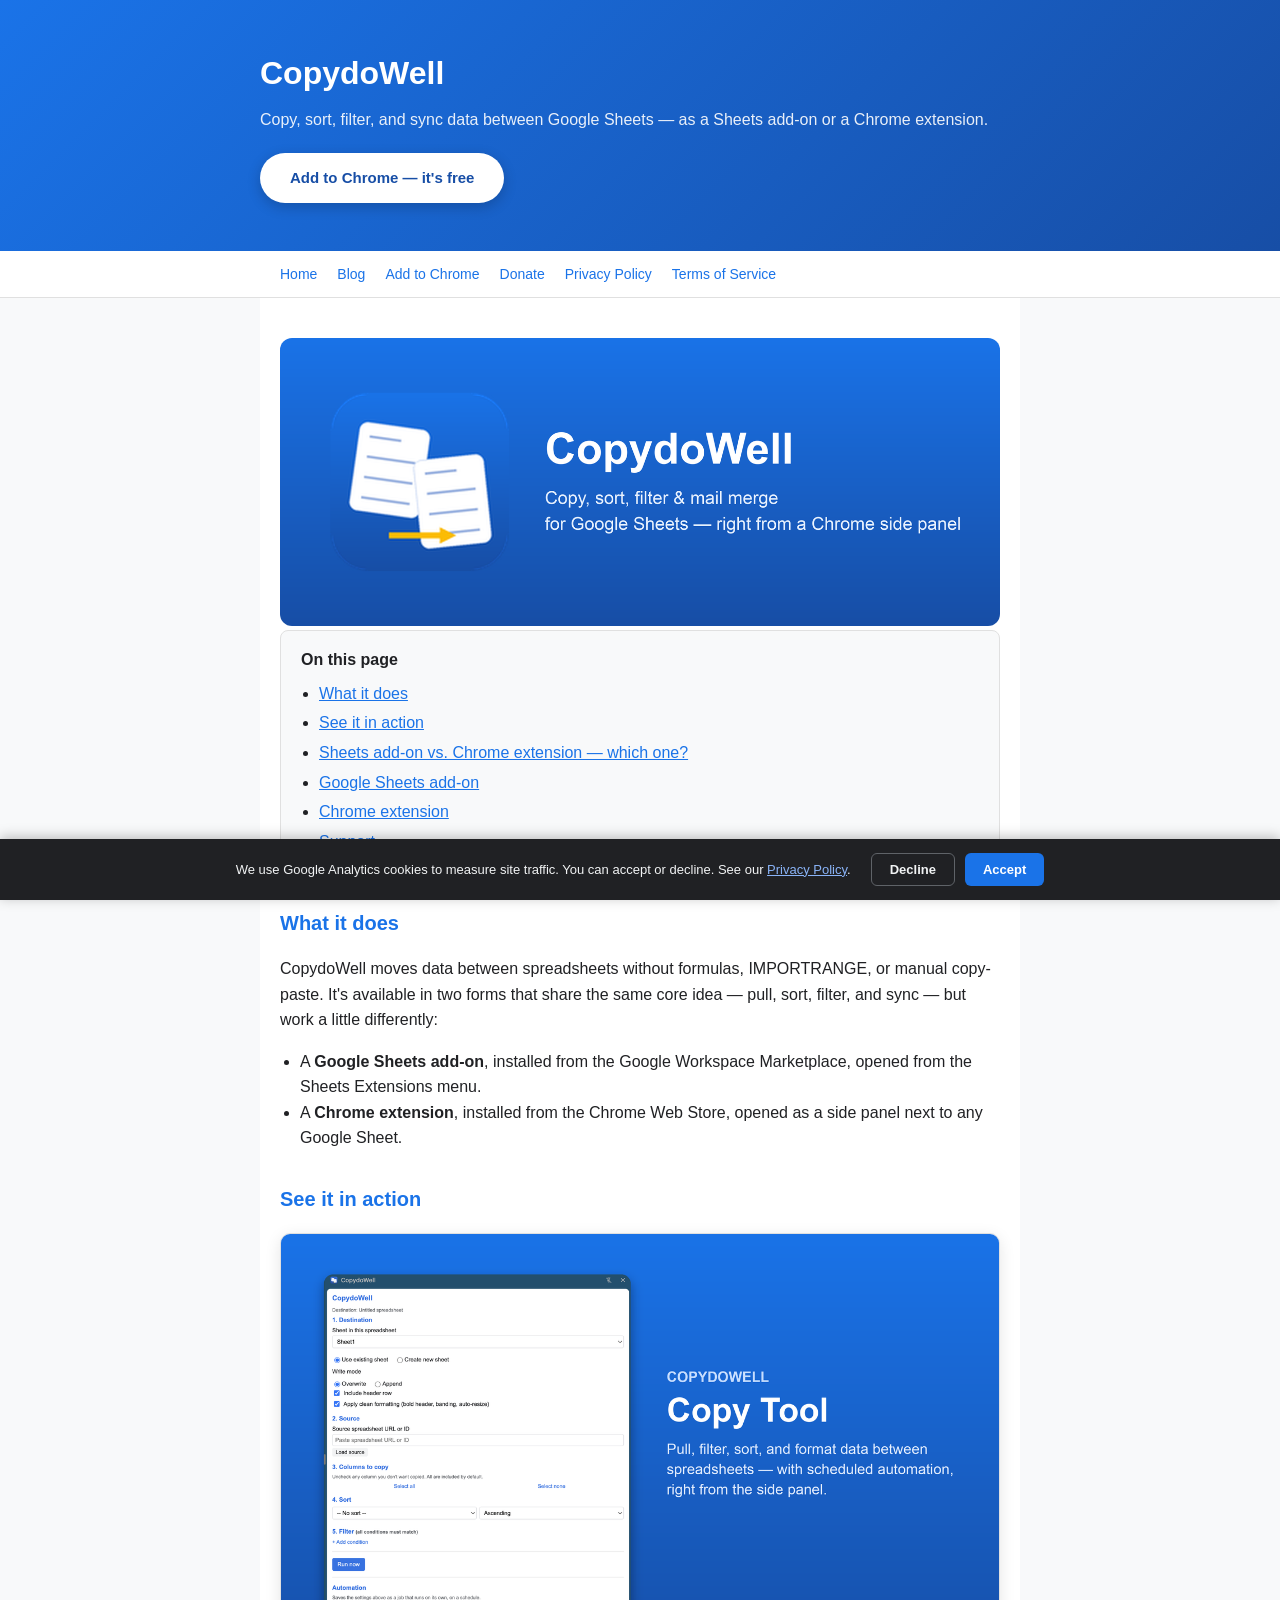
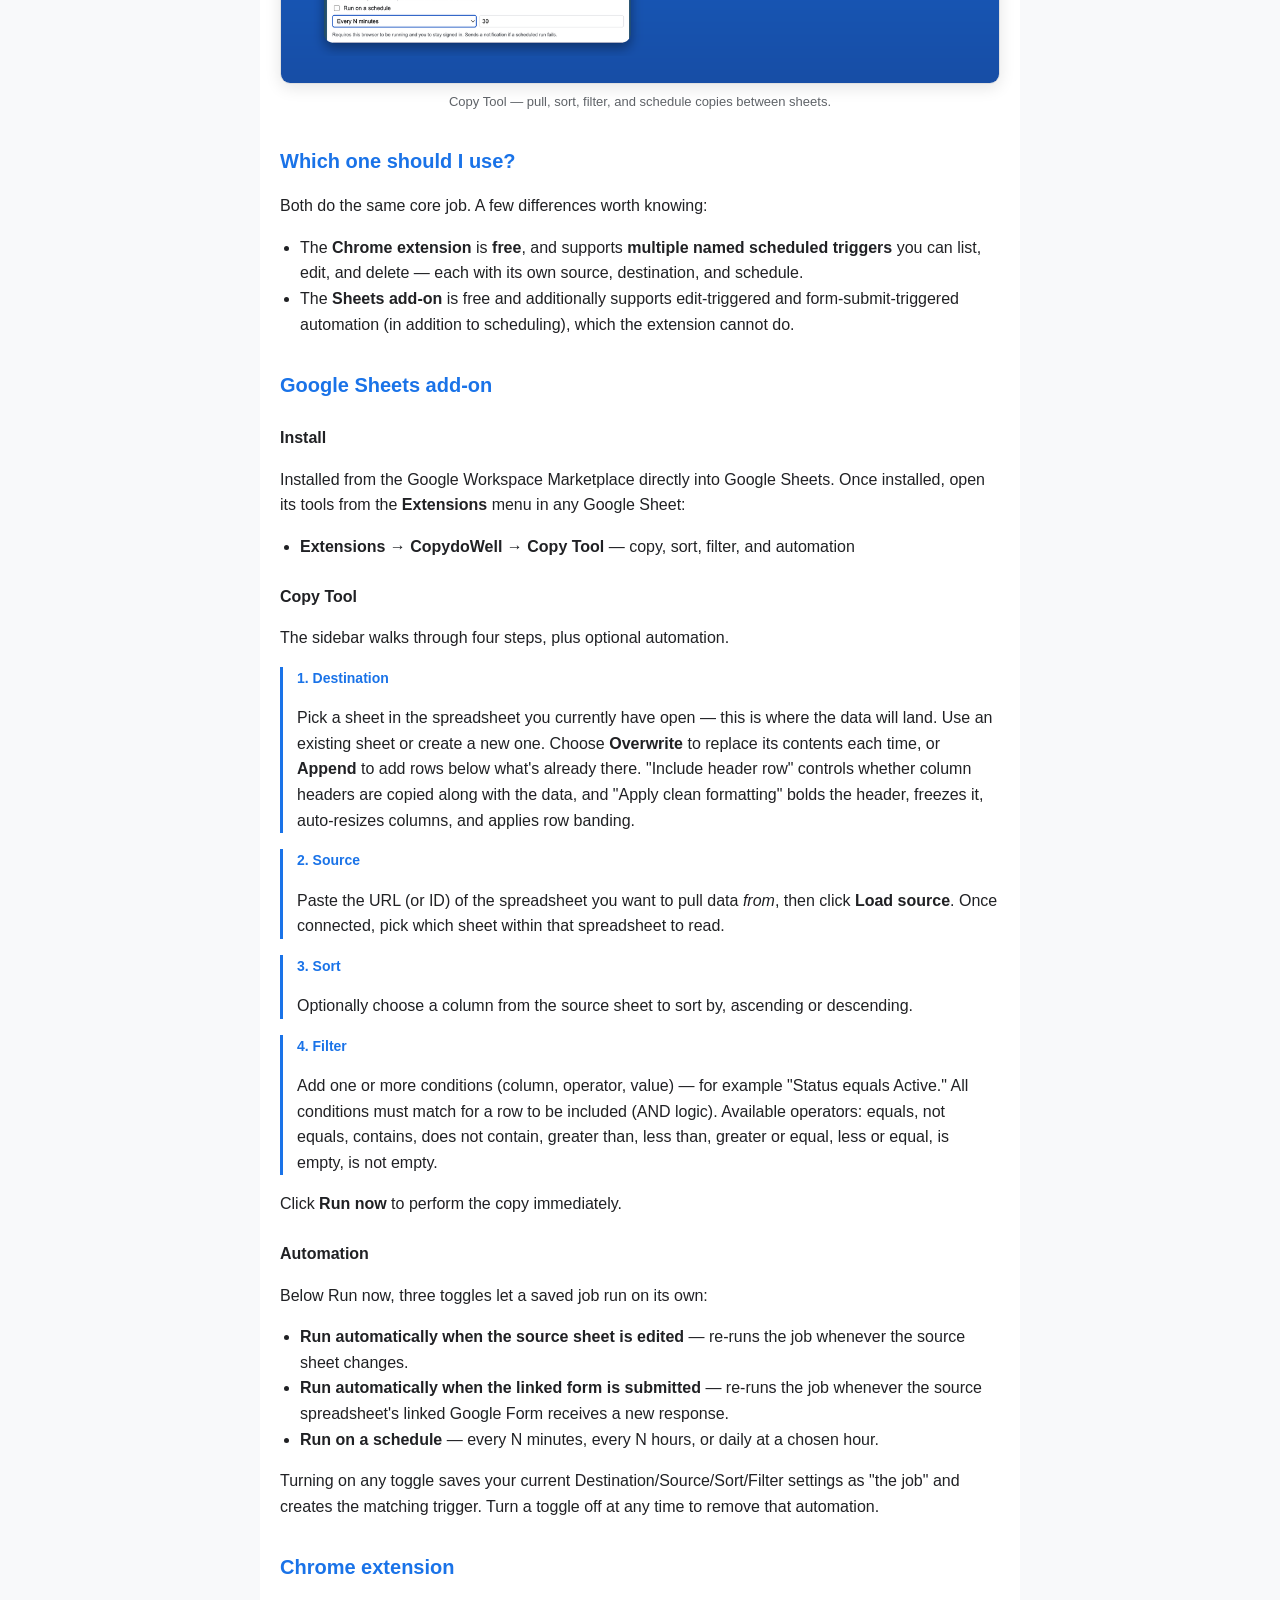
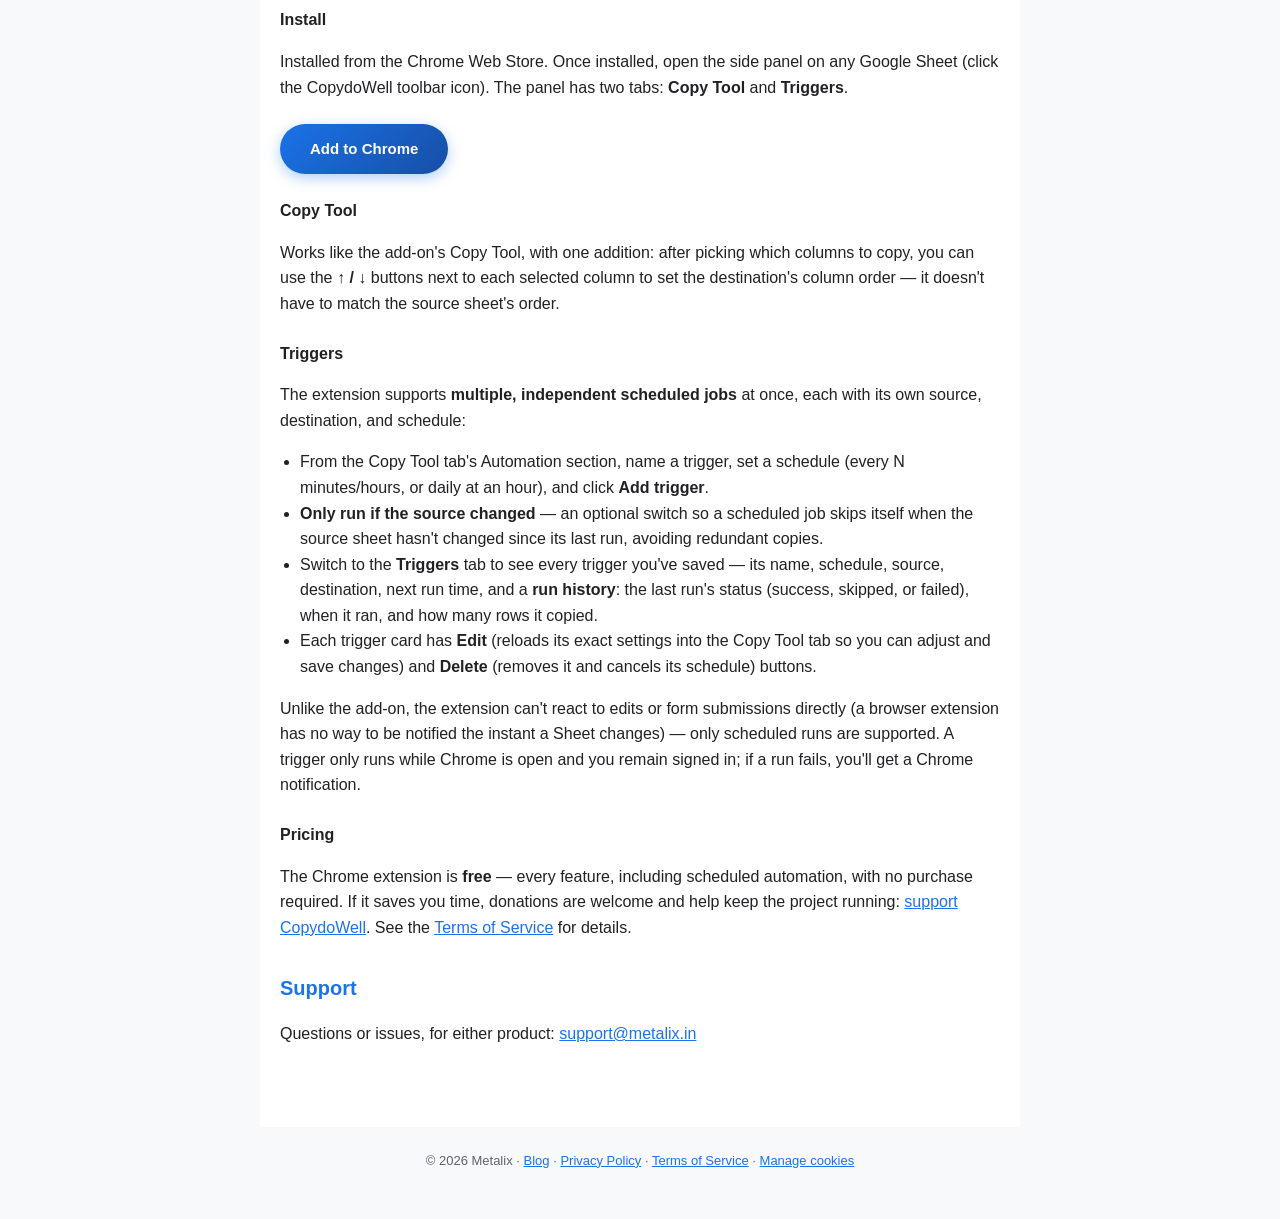
==== index.html @ 7e896774 "Remove Mail Merge / Gmail from site (Copy-only v1.7.0) Mail Merge was split out of CopydoWell; the e" ====
<!DOCTYPE html>
<html lang="en">
<head>
<meta charset="utf-8">
<meta name="viewport" content="width=device-width, initial-scale=1">
<meta name="google-site-verification" content="70TReP7LEDmVK07uVpl-QkX1BPx90Kh8vxIyjCfvIZ0" />
<title>CopydoWell — Copy, sort, filter, and sync data between Google Sheets</title>
<meta name="description" content="CopydoWell is a Google Sheets add-on and companion Chrome extension by Metalix that copies, sorts, filters, and syncs data between spreadsheets, manually or automatically.">
<link rel="stylesheet" href="style.css">
<!-- Google Analytics (GA4) with Consent Mode v2 -->
<script async src="https://www.googletagmanager.com/gtag/js?id=G-570SE982X2"></script>
<script>
  window.dataLayer = window.dataLayer || [];
  function gtag(){dataLayer.push(arguments);}
  // Consent Mode v2 — analytics denied by default until the visitor accepts.
  gtag('consent', 'default', {
    ad_storage: 'denied',
    ad_user_data: 'denied',
    ad_personalization: 'denied',
    analytics_storage: 'denied',
    wait_for_update: 500
  });
  try {
    if (localStorage.getItem('cdw_consent') === 'granted') {
      gtag('consent', 'update', { analytics_storage: 'granted' });
    }
  } catch (e) {}
  gtag('js', new Date());
  gtag('config', 'G-570SE982X2');
</script>
<script type="application/ld+json">
{
  "@context": "https://schema.org",
  "@type": "SoftwareApplication",
  "name": "CopydoWell",
  "applicationCategory": "BusinessApplication",
  "operatingSystem": "Chrome, Google Sheets",
  "url": "https://copydowell.metalix.in/",
  "image": "https://copydowell.metalix.in/images/marquee-1400x560.png",
  "description": "CopydoWell copies, sorts, filters, and syncs data between Google Sheets — as a Google Sheets add-on and a companion Chrome extension. No formulas, no IMPORTRANGE, no server.",
  "offers": {
    "@type": "Offer",
    "price": "0",
    "priceCurrency": "USD"
  },
  "publisher": {
    "@type": "Organization",
    "name": "Metalix",
    "url": "https://metalix.in"
  }
}
</script>
<script type="application/ld+json">
{
  "@context": "https://schema.org",
  "@type": "Organization",
  "name": "Metalix",
  "url": "https://metalix.in",
  "logo": "https://copydowell.metalix.in/images/marquee-1400x560.png",
  "email": "support@metalix.in"
}
</script>
</head>
<body>
<header>
  <div class="wrap">
    <h1>CopydoWell</h1>
    <p>Copy, sort, filter, and sync data between Google Sheets — as a Sheets add-on or a Chrome extension.</p>
    <a class="cta" href="https://chromewebstore.google.com/detail/copydowell/fgkggcanaogpklaloeeofbmgglbmghhf" target="_blank" rel="noopener" data-ga-event="add_to_chrome" data-ga-label="hero">Add to Chrome — it's free</a>
  </div>
</header>

<nav>
  <div class="wrap">
    <a href="index.html">Home</a>
    <a href="blog/">Blog</a>
    <a href="https://chromewebstore.google.com/detail/copydowell/fgkggcanaogpklaloeeofbmgglbmghhf" target="_blank" rel="noopener" data-ga-event="add_to_chrome" data-ga-label="nav">Add to Chrome</a>
    <a href="donate.html" data-ga-event="donate_click" data-ga-label="nav">Donate</a>
    <a href="privacy.html">Privacy Policy</a>
    <a href="terms.html">Terms of Service</a>
  </div>
</nav>

<main>
  <img class="marquee-banner" src="images/marquee-1400x560.png" alt="CopydoWell — copy, sort, filter, and sync data between Google Sheets">
  <div class="toc">
    <p>On this page</p>
    <ul>
      <li><a href="#what-it-does">What it does</a></li>
      <li><a href="#screenshots">See it in action</a></li>
      <li><a href="#which-one">Sheets add-on vs. Chrome extension — which one?</a></li>
      <li><a href="#addon">Google Sheets add-on</a></li>
      <li><a href="#extension">Chrome extension</a></li>
      <li><a href="#support">Support</a></li>
    </ul>
  </div>

  <h2 id="what-it-does">What it does</h2>
  <p>CopydoWell moves data between spreadsheets without formulas, IMPORTRANGE, or manual copy-paste. It's available in two forms that share the same core idea — pull, sort, filter, and sync — but work a little differently:</p>
  <ul>
    <li>A <strong>Google Sheets add-on</strong>, installed from the Google Workspace Marketplace, opened from the Sheets Extensions menu.</li>
    <li>A <strong>Chrome extension</strong>, installed from the Chrome Web Store, opened as a side panel next to any Google Sheet.</li>
  </ul>

  <h2 id="screenshots">See it in action</h2>
  <div class="shots">
    <figure>
      <img src="images/screenshot-copytool-1280x800.png" alt="CopydoWell Copy Tool side panel showing destination, source, sort, filter, and automation options">
      <figcaption>Copy Tool — pull, sort, filter, and schedule copies between sheets.</figcaption>
    </figure>
  </div>

  <h2 id="which-one">Which one should I use?</h2>
  <p>Both do the same core job. A few differences worth knowing:</p>
  <ul>
    <li>The <strong>Chrome extension</strong> is <strong>free</strong>, and supports <strong>multiple named scheduled triggers</strong> you can list, edit, and delete — each with its own source, destination, and schedule.</li>
    <li>The <strong>Sheets add-on</strong> is free and additionally supports edit-triggered and form-submit-triggered automation (in addition to scheduling), which the extension cannot do.</li>
  </ul>

  <h2 id="addon">Google Sheets add-on</h2>

  <h3>Install</h3>
  <p>Installed from the Google Workspace Marketplace directly into Google Sheets. Once installed, open its tools from the <strong>Extensions</strong> menu in any Google Sheet:</p>
  <ul>
    <li><strong>Extensions → CopydoWell → Copy Tool</strong> — copy, sort, filter, and automation</li>
  </ul>

  <h3>Copy Tool</h3>
  <p>The sidebar walks through four steps, plus optional automation.</p>

  <div class="step">
    <h4>1. Destination</h4>
    <p>Pick a sheet in the spreadsheet you currently have open — this is where the data will land. Use an existing sheet or create a new one. Choose <strong>Overwrite</strong> to replace its contents each time, or <strong>Append</strong> to add rows below what's already there. "Include header row" controls whether column headers are copied along with the data, and "Apply clean formatting" bolds the header, freezes it, auto-resizes columns, and applies row banding.</p>
  </div>

  <div class="step">
    <h4>2. Source</h4>
    <p>Paste the URL (or ID) of the spreadsheet you want to pull data <em>from</em>, then click <strong>Load source</strong>. Once connected, pick which sheet within that spreadsheet to read.</p>
  </div>

  <div class="step">
    <h4>3. Sort</h4>
    <p>Optionally choose a column from the source sheet to sort by, ascending or descending.</p>
  </div>

  <div class="step">
    <h4>4. Filter</h4>
    <p>Add one or more conditions (column, operator, value) — for example "Status equals Active." All conditions must match for a row to be included (AND logic). Available operators: equals, not equals, contains, does not contain, greater than, less than, greater or equal, less or equal, is empty, is not empty.</p>
  </div>

  <p>Click <strong>Run now</strong> to perform the copy immediately.</p>

  <h3>Automation</h3>
  <p>Below Run now, three toggles let a saved job run on its own:</p>
  <ul>
    <li><strong>Run automatically when the source sheet is edited</strong> — re-runs the job whenever the source sheet changes.</li>
    <li><strong>Run automatically when the linked form is submitted</strong> — re-runs the job whenever the source spreadsheet's linked Google Form receives a new response.</li>
    <li><strong>Run on a schedule</strong> — every N minutes, every N hours, or daily at a chosen hour.</li>
  </ul>
  <p>Turning on any toggle saves your current Destination/Source/Sort/Filter settings as "the job" and creates the matching trigger. Turn a toggle off at any time to remove that automation.</p>

  <h2 id="extension">Chrome extension</h2>

  <h3>Install</h3>
  <p>Installed from the Chrome Web Store. Once installed, open the side panel on any Google Sheet (click the CopydoWell toolbar icon). The panel has two tabs: <strong>Copy Tool</strong> and <strong>Triggers</strong>.</p>
  <p><a class="cta inline" href="https://chromewebstore.google.com/detail/copydowell/fgkggcanaogpklaloeeofbmgglbmghhf" target="_blank" rel="noopener" data-ga-event="add_to_chrome" data-ga-label="install_section">Add to Chrome</a></p>

  <h3>Copy Tool</h3>
  <p>Works like the add-on's Copy Tool, with one addition: after picking which columns to copy, you can use the <strong>↑ / ↓</strong> buttons next to each selected column to set the destination's column order — it doesn't have to match the source sheet's order.</p>

  <h3>Triggers</h3>
  <p>The extension supports <strong>multiple, independent scheduled jobs</strong> at once, each with its own source, destination, and schedule:</p>
  <ul>
    <li>From the Copy Tool tab's Automation section, name a trigger, set a schedule (every N minutes/hours, or daily at an hour), and click <strong>Add trigger</strong>.</li>
    <li><strong>Only run if the source changed</strong> — an optional switch so a scheduled job skips itself when the source sheet hasn't changed since its last run, avoiding redundant copies.</li>
    <li>Switch to the <strong>Triggers</strong> tab to see every trigger you've saved — its name, schedule, source, destination, next run time, and a <strong>run history</strong>: the last run's status (success, skipped, or failed), when it ran, and how many rows it copied.</li>
    <li>Each trigger card has <strong>Edit</strong> (reloads its exact settings into the Copy Tool tab so you can adjust and save changes) and <strong>Delete</strong> (removes it and cancels its schedule) buttons.</li>
  </ul>
  <p>Unlike the add-on, the extension can't react to edits or form submissions directly (a browser extension has no way to be notified the instant a Sheet changes) — only scheduled runs are supported. A trigger only runs while Chrome is open and you remain signed in; if a run fails, you'll get a Chrome notification.</p>

  <h3>Pricing</h3>
  <p>The Chrome extension is <strong>free</strong> — every feature, including scheduled automation, with no purchase required. If it saves you time, donations are welcome and help keep the project running: <a href="donate.html" data-ga-event="donate_click" data-ga-label="pricing">support CopydoWell</a>. See the <a href="terms.html">Terms of Service</a> for details.</p>

  <h2 id="support">Support</h2>
  <p>Questions or issues, for either product: <a href="mailto:support@metalix.in">support@metalix.in</a></p>
</main>

<footer>
  &copy; 2026 Metalix &middot; <a href="blog/">Blog</a> &middot; <a href="privacy.html">Privacy Policy</a> &middot; <a href="terms.html">Terms of Service</a> &middot; <a href="#" class="manage-cookies">Manage cookies</a>
</footer>
<script>
  // Track key CTA clicks (Add to Chrome / Donate) as GA4 events.
  document.addEventListener('click', function (e) {
    var el = e.target.closest('[data-ga-event]');
    if (!el || typeof gtag !== 'function') return;
    gtag('event', el.getAttribute('data-ga-event'), {
      cta_location: el.getAttribute('data-ga-label') || '',
      link_url: el.getAttribute('href') || ''
    });
  });
</script>
<script src="consent.js"></script>
</body>
</html>
---- style.css ----
:root {
  color-scheme: light;
}

* { box-sizing: border-box; }

body {
  font-family: -apple-system, BlinkMacSystemFont, "Segoe UI", Roboto, Helvetica, Arial, sans-serif;
  margin: 0;
  color: #202124;
  background: #f8f9fa;
  line-height: 1.6;
}

header {
  background: linear-gradient(135deg, #1a73e8, #174ea6);
  color: #fff;
  padding: 48px 20px;
}

header .wrap {
  max-width: 760px;
  margin: 0 auto;
}

header h1 {
  margin: 0 0 8px;
  font-size: 32px;
}

header p {
  margin: 0;
  font-size: 16px;
  opacity: 0.9;
}

nav {
  background: #fff;
  border-bottom: 1px solid #e0e0e0;
}

nav .wrap {
  max-width: 760px;
  margin: 0 auto;
  padding: 12px 20px;
  display: flex;
  gap: 20px;
}

nav a {
  color: #1a73e8;
  text-decoration: none;
  font-weight: 500;
  font-size: 14px;
}

nav a:hover { text-decoration: underline; }

main {
  max-width: 760px;
  margin: 0 auto;
  padding: 32px 20px 64px;
  background: #fff;
}

h2 {
  color: #1a73e8;
  font-size: 20px;
  margin-top: 32px;
}

h2:first-child { margin-top: 0; }

h3 {
  font-size: 16px;
  margin-top: 24px;
  margin-bottom: 6px;
}

h4 {
  font-size: 14px;
  margin-top: 0;
  margin-bottom: 4px;
  color: #1a73e8;
}

ol, ul { padding-left: 20px; }

a { color: #1a73e8; }

code {
  background: #f1f3f4;
  border-radius: 3px;
  padding: 1px 5px;
  font-size: 12.5px;
  font-family: "SFMono-Regular", Consolas, Menlo, monospace;
}

.toc {
  background: #f8f9fa;
  border: 1px solid #e0e0e0;
  border-radius: 8px;
  padding: 16px 20px;
  margin-bottom: 24px;
}

.toc p { margin: 0 0 8px; font-weight: 600; }
.toc ul { margin: 0; padding-left: 18px; }
.toc li { margin-bottom: 4px; }

.step {
  border-left: 3px solid #1a73e8;
  padding-left: 14px;
  margin: 14px 0;
}

footer {
  text-align: center;
  padding: 24px 20px 48px;
  font-size: 13px;
  color: #5f6368;
}

.updated {
  font-size: 13px;
  color: #5f6368;
}

.cta {
  display: inline-block;
  margin-top: 20px;
  padding: 13px 30px;
  background: #fff;
  color: #174ea6;
  border-radius: 999px;
  font-weight: 600;
  font-size: 15px;
  text-decoration: none;
  box-shadow: 0 4px 14px rgba(0,0,0,0.20);
  transition: transform 0.15s ease, box-shadow 0.15s ease, background 0.15s ease, filter 0.15s ease;
}

.cta:hover {
  background: #f1f3f4;
  text-decoration: none;
  transform: translateY(-2px);
  box-shadow: 0 9px 24px rgba(0,0,0,0.28);
}

.cta.inline {
  background: linear-gradient(135deg, #1a73e8, #174ea6);
  color: #fff;
  margin-top: 8px;
  box-shadow: 0 4px 14px rgba(26,115,232,0.35);
}

.cta.inline:hover {
  background: linear-gradient(135deg, #1a73e8, #174ea6);
  filter: brightness(1.06);
  transform: translateY(-2px);
  box-shadow: 0 9px 24px rgba(26,115,232,0.45);
}

.cta.donate {
  background: linear-gradient(135deg, #ff5f6d, #ff2d55);
  color: #fff;
  font-size: 16px;
  padding: 14px 32px;
  border-radius: 999px;
  box-shadow: 0 6px 18px rgba(255, 45, 85, 0.35);
  transition: transform 0.15s ease, box-shadow 0.15s ease, filter 0.15s ease;
}

.cta.donate:hover {
  background: linear-gradient(135deg, #ff5f6d, #ff2d55);
  filter: brightness(1.05);
  transform: translateY(-2px);
  box-shadow: 0 10px 26px rgba(255, 45, 85, 0.45);
  text-decoration: none;
}

.cta.donate .heart { display: inline-block; animation: heartbeat 1.4s ease-in-out infinite; }

@keyframes heartbeat {
  0%, 100% { transform: scale(1); }
  15% { transform: scale(1.25); }
  30% { transform: scale(1); }
  45% { transform: scale(1.2); }
}

.cookie-consent {
  position: fixed;
  left: 0;
  right: 0;
  bottom: 0;
  z-index: 2000;
  background: #202124;
  color: #f1f3f4;
  padding: 14px 20px;
  display: flex;
  flex-wrap: wrap;
  align-items: center;
  justify-content: center;
  gap: 12px 20px;
  font-size: 13px;
  box-shadow: 0 -2px 12px rgba(0,0,0,0.25);
}

.cookie-consent .cc-text { max-width: 640px; line-height: 1.5; }
.cookie-consent a { color: #8ab4f8; }

.cookie-consent .cc-actions { display: flex; gap: 10px; flex-shrink: 0; }

.cookie-consent .cc-btn {
  border: none;
  border-radius: 6px;
  padding: 8px 18px;
  font-size: 13px;
  font-weight: 600;
  cursor: pointer;
}

.cookie-consent .cc-accept { background: #1a73e8; color: #fff; }
.cookie-consent .cc-accept:hover { background: #4285f4; }
.cookie-consent .cc-decline { background: transparent; color: #f1f3f4; border: 1px solid #5f6368; }
.cookie-consent .cc-decline:hover { background: rgba(255,255,255,0.08); }
.cookie-consent em { color: #9aa0a6; font-style: normal; }

.manage-cookies { cursor: pointer; }

.shots {
  display: grid;
  grid-template-columns: repeat(auto-fit, minmax(280px, 1fr));
  gap: 18px;
  margin: 18px 0 8px;
}

.shots figure { margin: 0; }

.shots img {
  width: 100%;
  height: auto;
  display: block;
  border: 1px solid #e0e0e0;
  border-radius: 10px;
  box-shadow: 0 4px 16px rgba(0,0,0,0.10);
}

.shots figcaption {
  margin-top: 8px;
  font-size: 13px;
  color: #5f6368;
  text-align: center;
}

.video-embed {
  position: relative;
  width: 100%;
  aspect-ratio: 16 / 9;
  margin: 18px 0;
  border-radius: 10px;
  overflow: hidden;
  border: 1px solid #e0e0e0;
  box-shadow: 0 4px 16px rgba(0,0,0,0.10);
  background: #000;
}

.video-embed iframe {
  position: absolute;
  inset: 0;
  width: 100%;
  height: 100%;
  border: 0;
}

.marquee-banner {
  width: 100%;
  height: auto;
  display: block;
  border-radius: 12px;
  margin: 8px 0 4px;
}
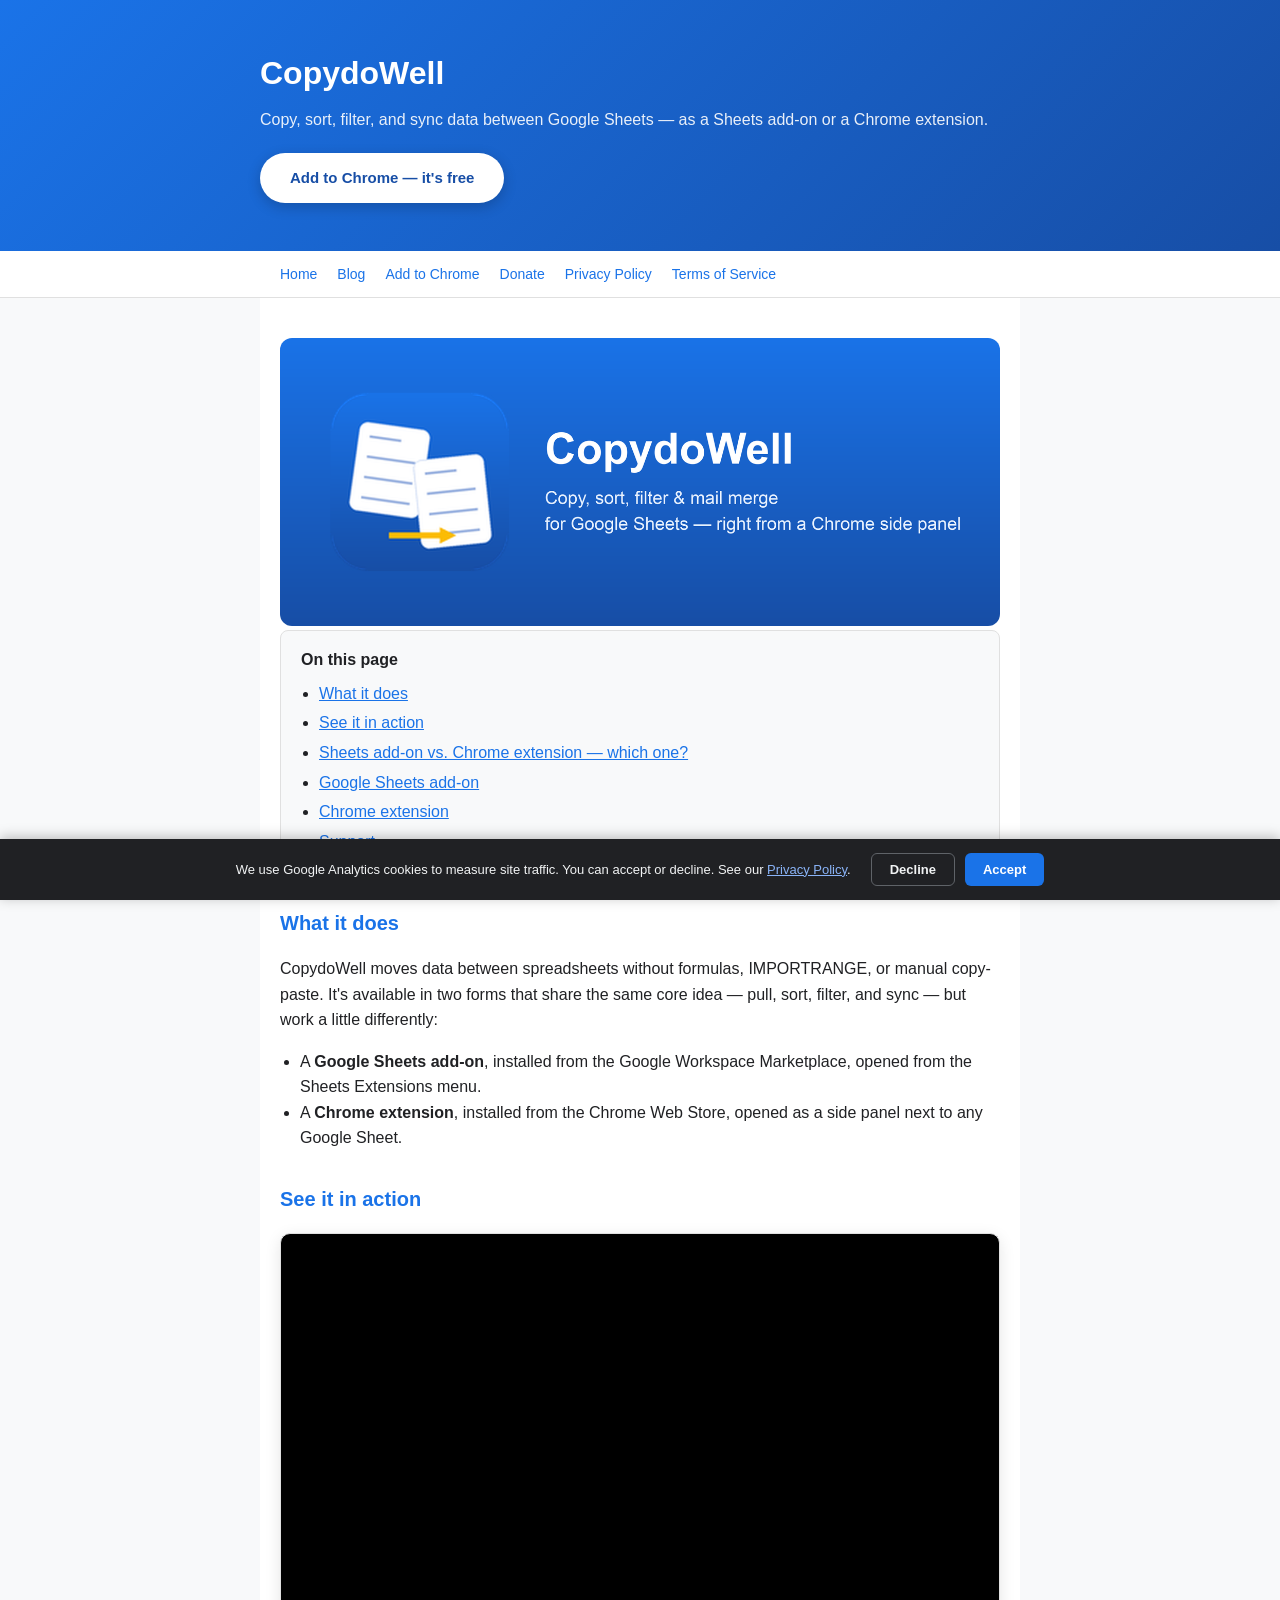
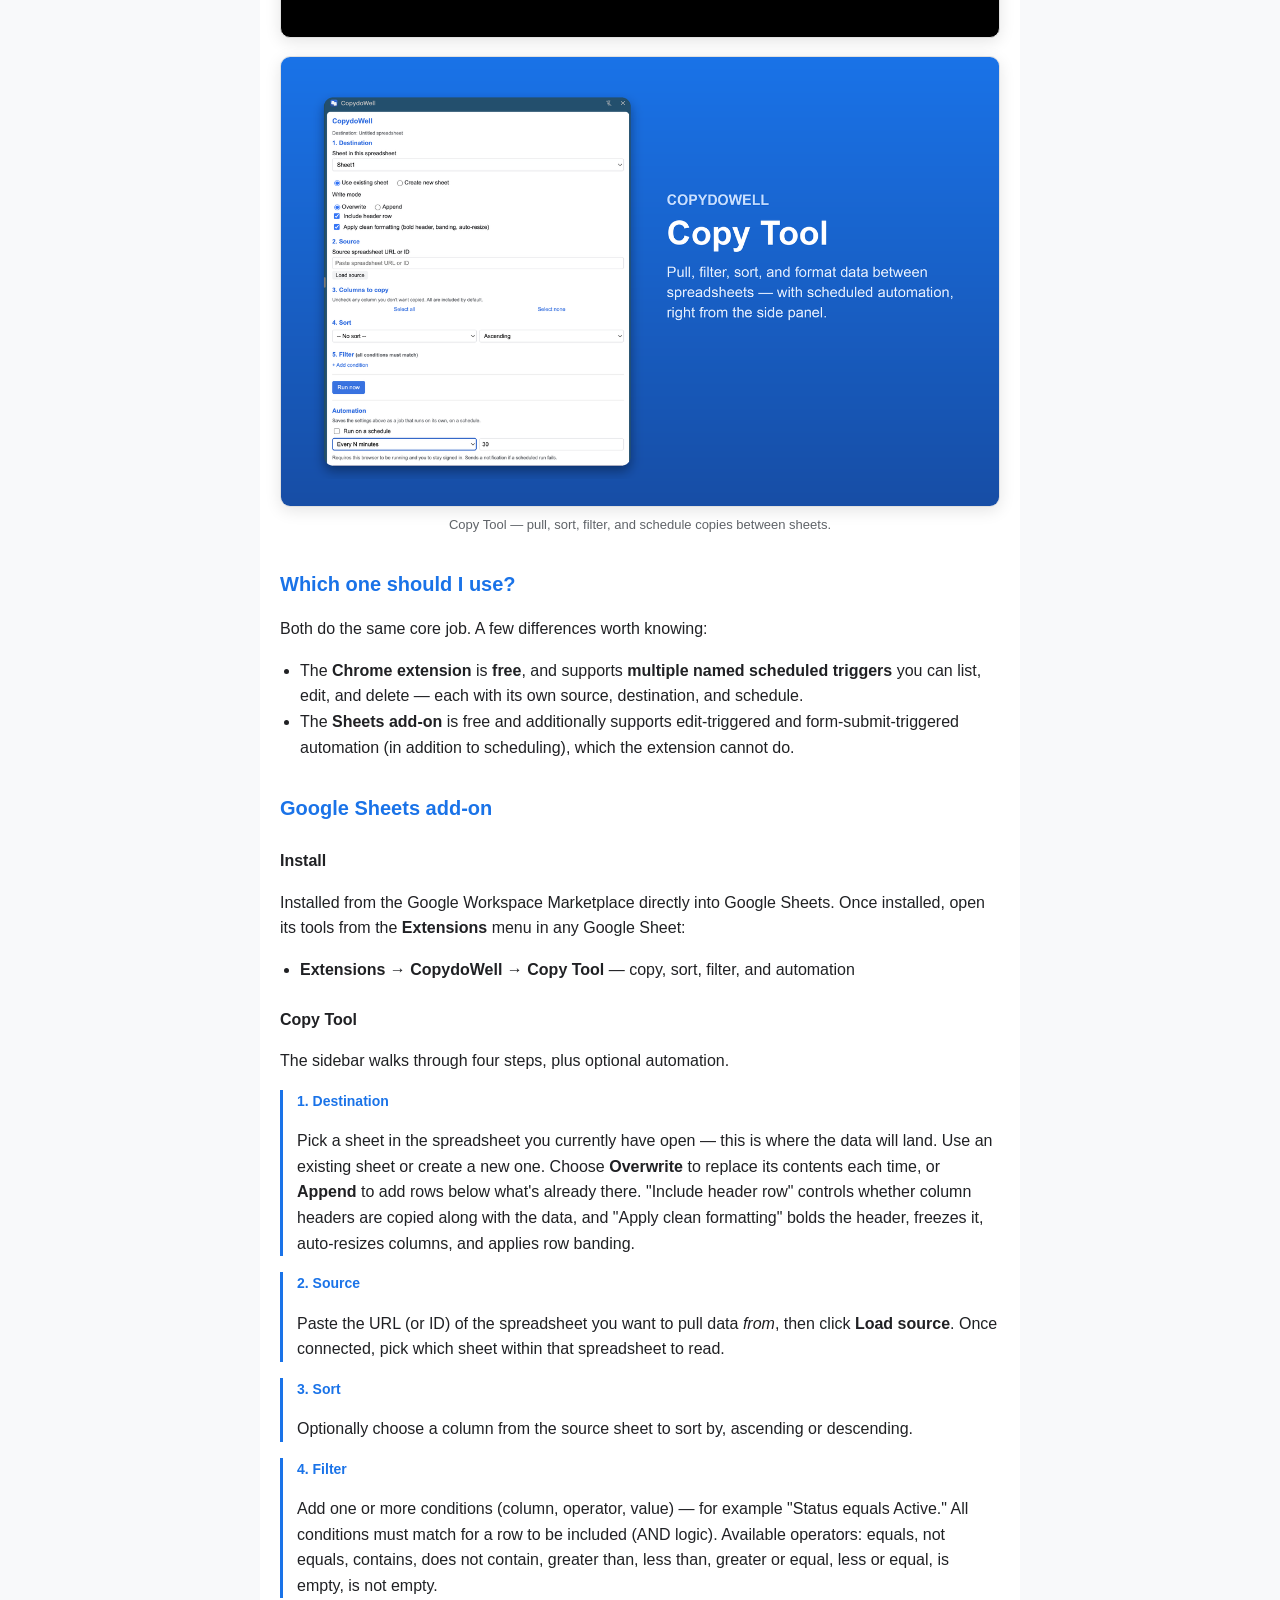
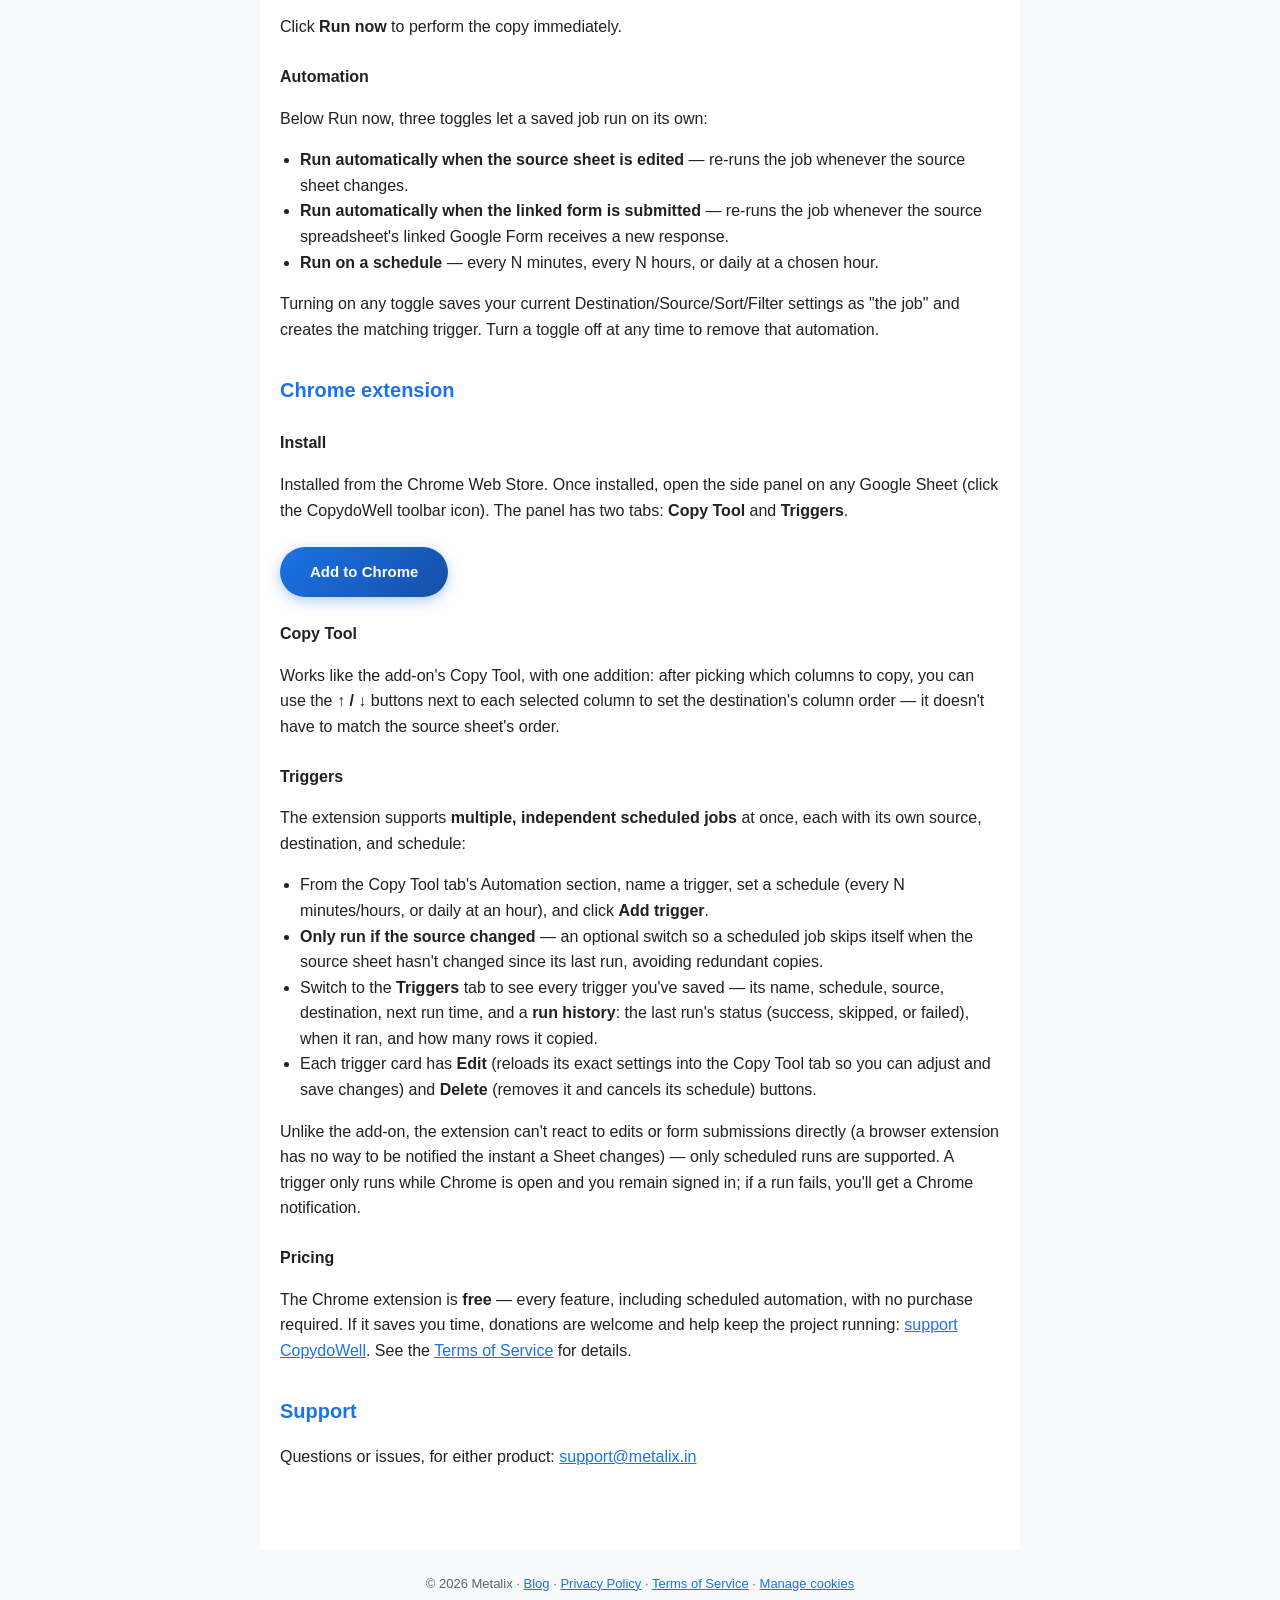
==== commit 2e74c349: "Add Copy-only demo video to homepage Embed the new Copy/Sync demo (l5BDo3QF-aQ) in "See it in action" ====
--- a/index.html
+++ b/index.html
@@ -53,6 +53,18 @@
 <script type="application/ld+json">
 {
   "@context": "https://schema.org",
+  "@type": "VideoObject",
+  "name": "CopydoWell demo — copy and sync data between Google Sheets",
+  "description": "See CopydoWell copy data between two Google Sheets and schedule automatic syncs — from a Chrome side panel and a Google Sheets add-on. No formulas, no IMPORTRANGE.",
+  "thumbnailUrl": "https://i.ytimg.com/vi/l5BDo3QF-aQ/hqdefault.jpg",
+  "uploadDate": "2026-07-22",
+  "embedUrl": "https://www.youtube-nocookie.com/embed/l5BDo3QF-aQ",
+  "contentUrl": "https://www.youtube.com/watch?v=l5BDo3QF-aQ"
+}
+</script>
+<script type="application/ld+json">
+{
+  "@context": "https://schema.org",
   "@type": "Organization",
   "name": "Metalix",
   "url": "https://metalix.in",
@@ -103,6 +115,9 @@
   </ul>
 
   <h2 id="screenshots">See it in action</h2>
+  <div class="video-embed">
+    <iframe src="https://www.youtube-nocookie.com/embed/l5BDo3QF-aQ" title="CopydoWell demo — copy and sync data between Google Sheets" loading="lazy" allow="accelerometer; autoplay; clipboard-write; encrypted-media; gyroscope; picture-in-picture" allowfullscreen></iframe>
+  </div>
   <div class="shots">
     <figure>
       <img src="images/screenshot-copytool-1280x800.png" alt="CopydoWell Copy Tool side panel showing destination, source, sort, filter, and automation options">
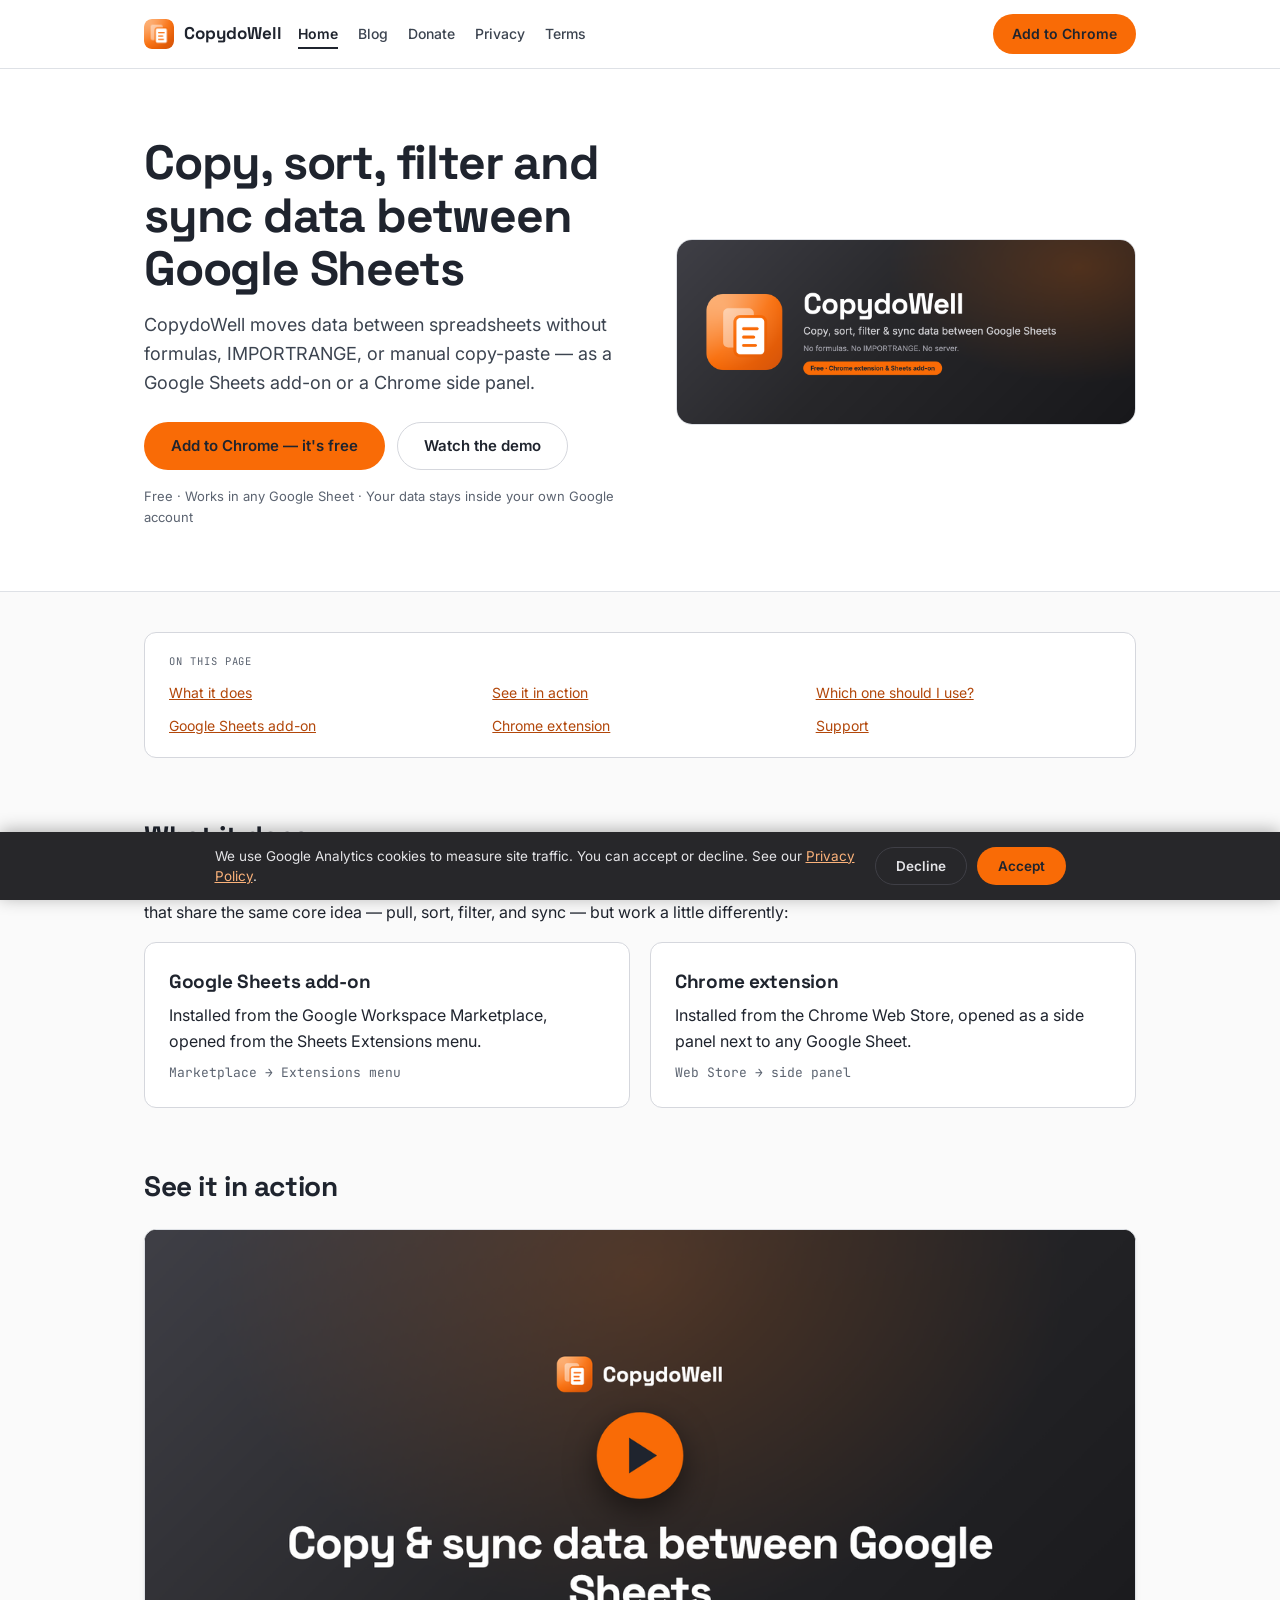
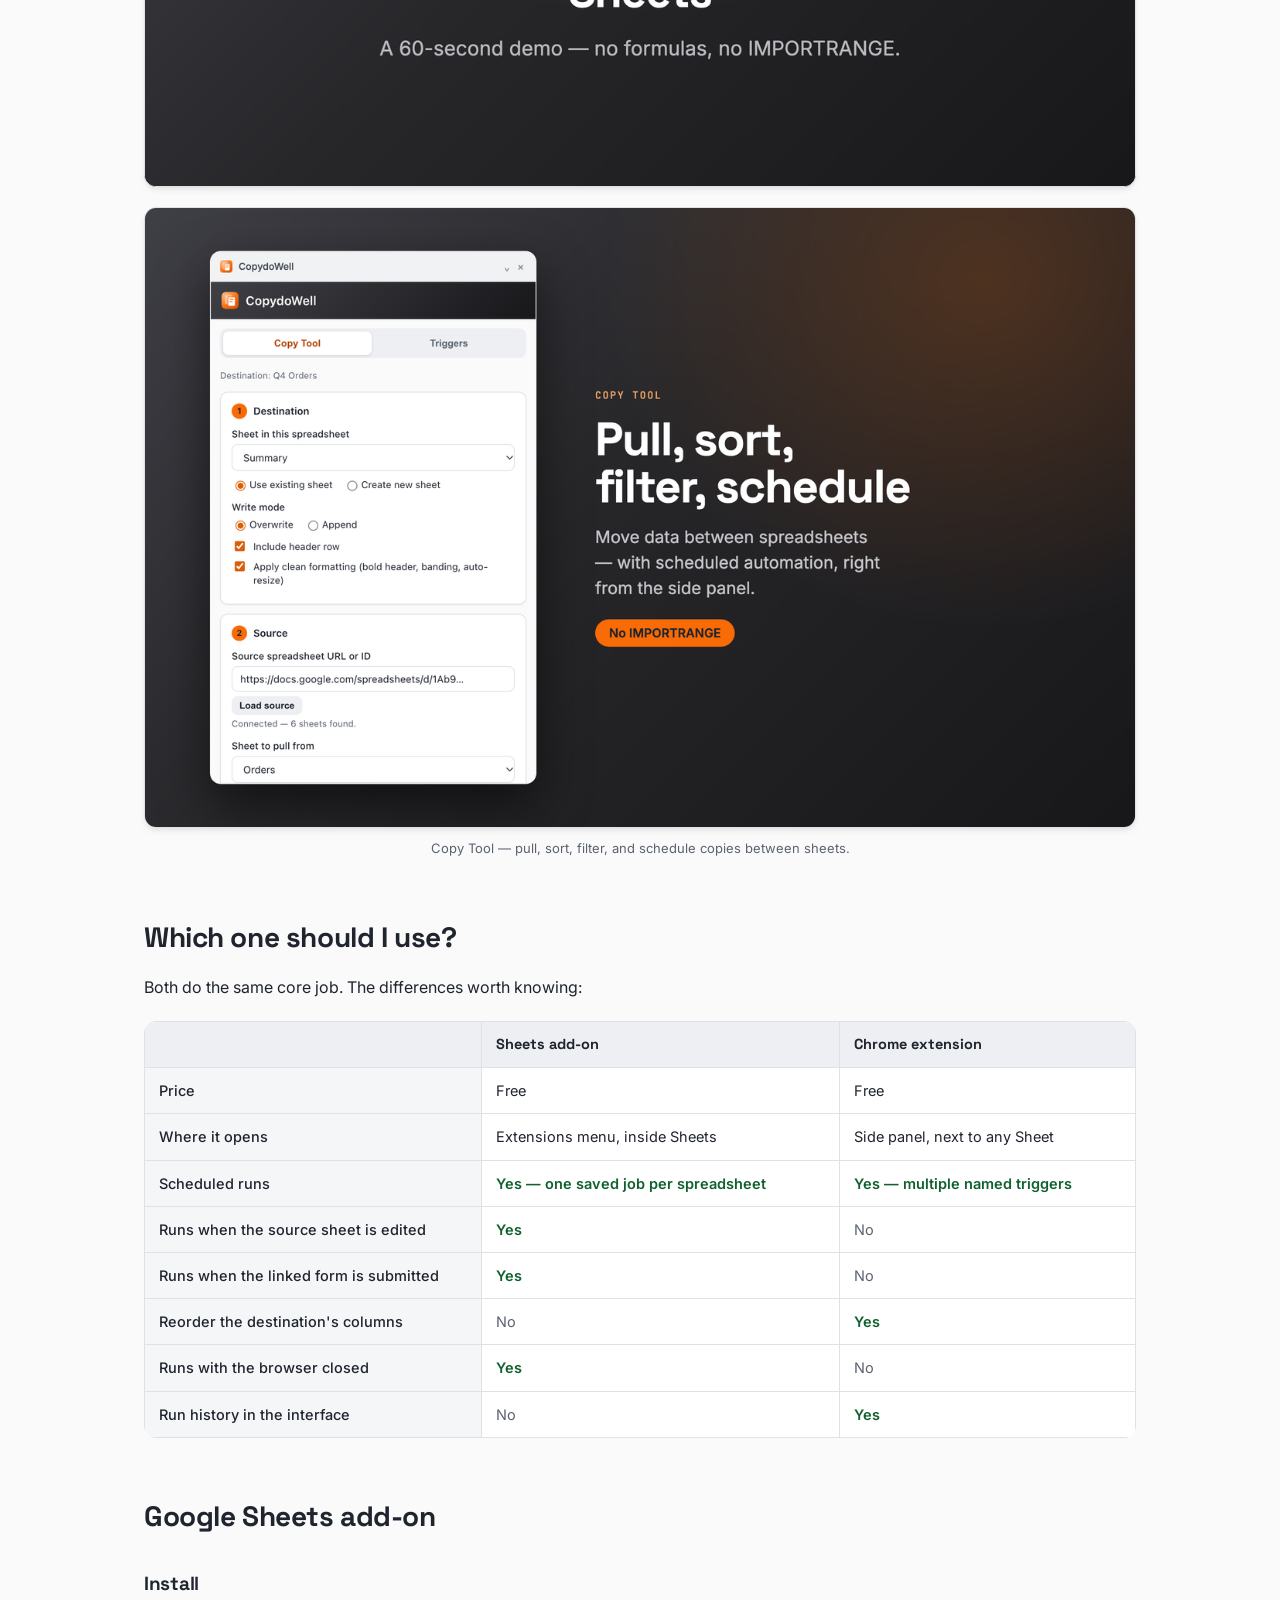
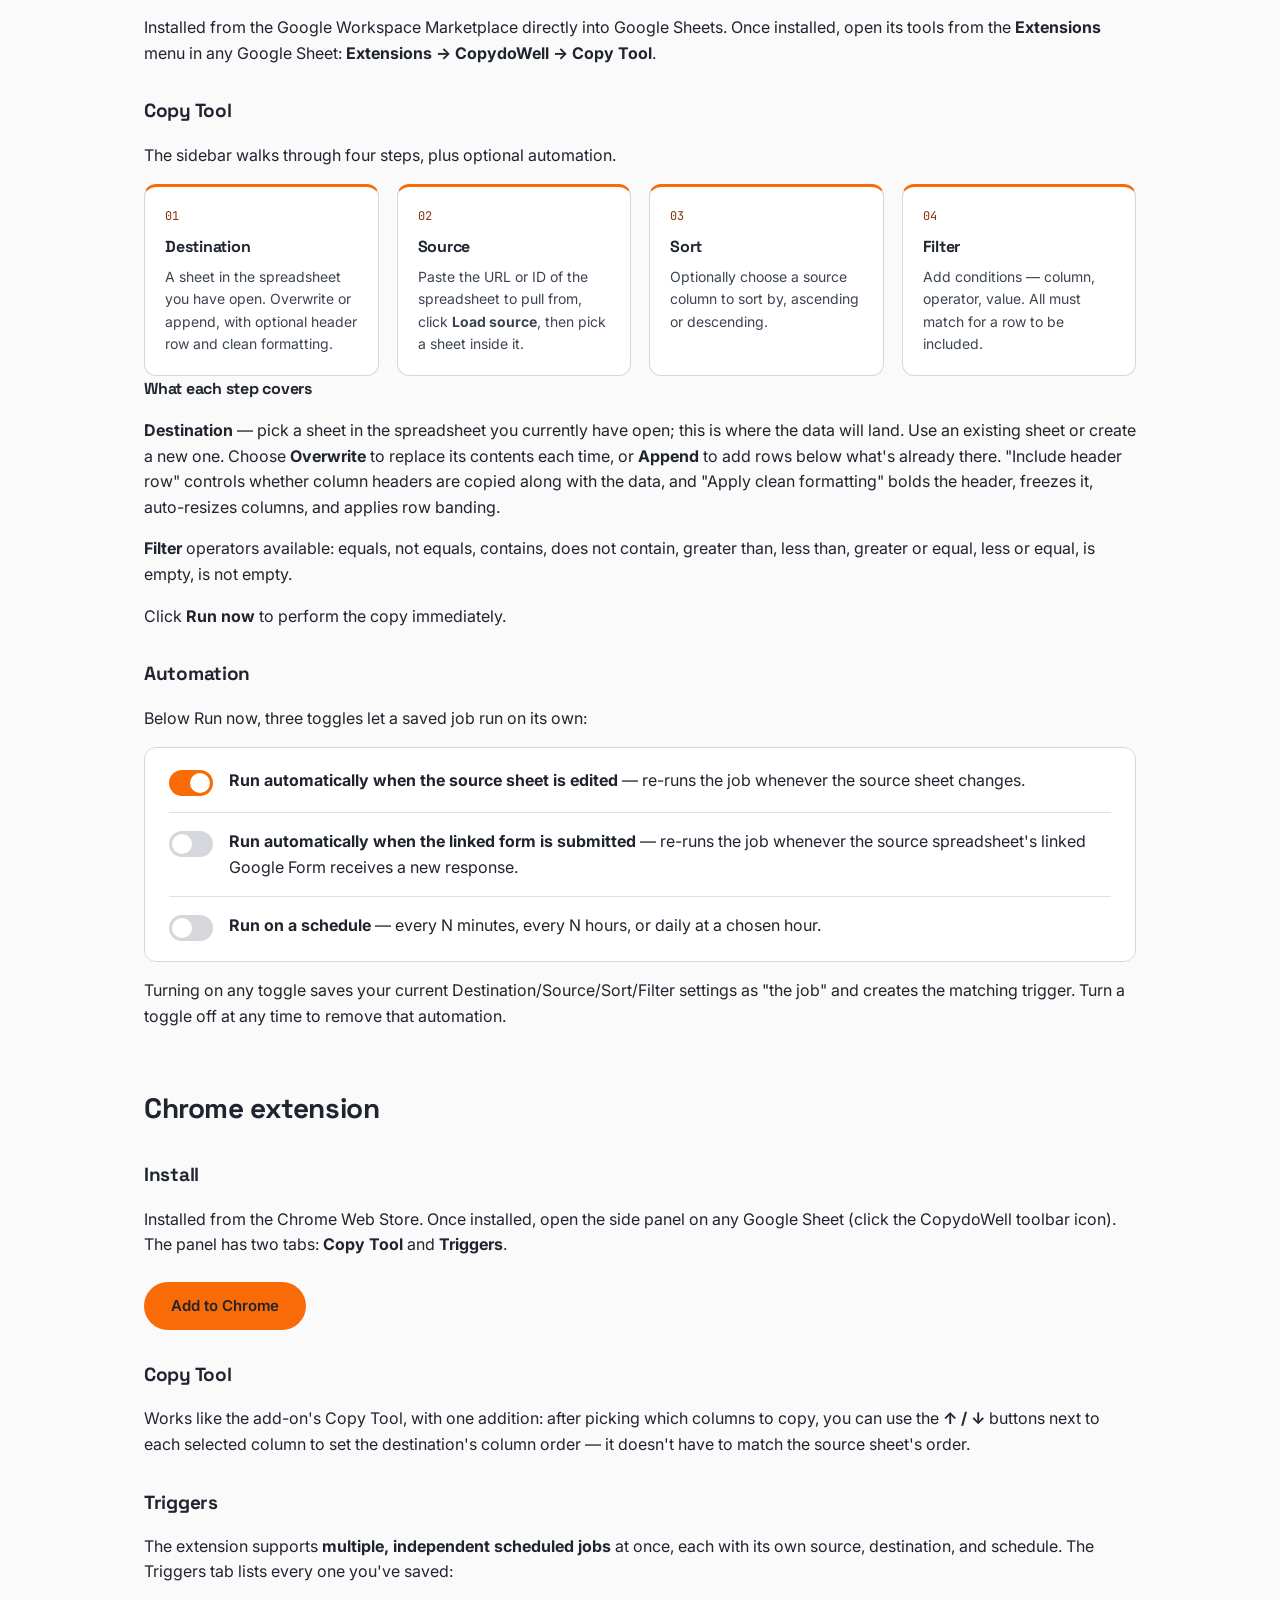
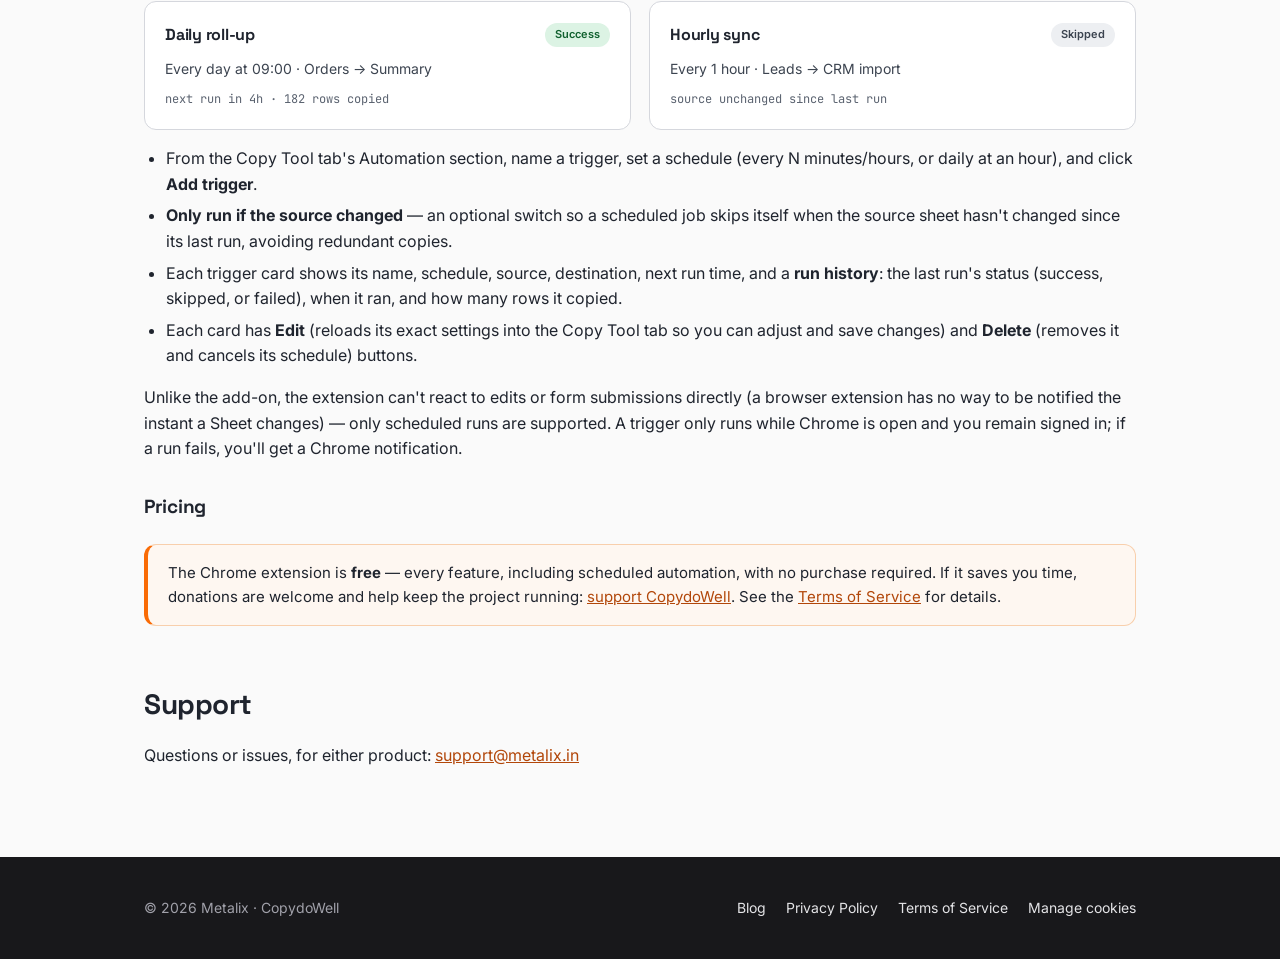
==== commit ed6fa1d2: "Retheme site to the Metalix brand Rebuild the site on metalix.in's design tokens: primary hsl(25 95%" ====
--- a/index.html
+++ b/index.html
@@ -4,8 +4,19 @@
 <meta charset="utf-8">
 <meta name="viewport" content="width=device-width, initial-scale=1">
 <meta name="google-site-verification" content="70TReP7LEDmVK07uVpl-QkX1BPx90Kh8vxIyjCfvIZ0" />
-<title>CopydoWell — Copy, sort, filter, and sync data between Google Sheets</title>
-<meta name="description" content="CopydoWell is a Google Sheets add-on and companion Chrome extension by Metalix that copies, sorts, filters, and syncs data between spreadsheets, manually or automatically.">
+<title>CopydoWell — Copy, Sort & Sync Data Between Google Sheets</title>
+<meta name="description" content="CopydoWell is a free Google Sheets add-on and Chrome extension that copies, sorts, filters, and syncs data between spreadsheets — manually or on a schedule.">
+<link rel="canonical" href="https://copydowell.metalix.in/">
+<meta property="og:type" content="website">
+<meta property="og:title" content="CopydoWell — Copy, Sort & Sync Data Between Google Sheets">
+<meta property="og:description" content="A free Google Sheets add-on and Chrome extension that copies, sorts, filters, and syncs data between spreadsheets, manually or on a schedule.">
+<meta property="og:url" content="https://copydowell.metalix.in/">
+<meta property="og:image" content="https://copydowell.metalix.in/images/marquee-1400x560.png">
+<meta name="twitter:card" content="summary_large_image">
+<link rel="preconnect" href="https://fonts.googleapis.com">
+<link rel="preconnect" href="https://fonts.gstatic.com" crossorigin>
+<link rel="stylesheet" href="https://fonts.googleapis.com/css2?family=Inter:wght@400;500;600;700&family=Space+Grotesk:wght@500;600;700&family=JetBrains+Mono:wght@400;500&display=swap">
+<link rel="icon" type="image/png" href="images/copydowell-mark.png">
 <link rel="stylesheet" href="style.css">
 <!-- Google Analytics (GA4) with Consent Mode v2 -->
 <script async src="https://www.googletagmanager.com/gtag/js?id=G-570SE982X2"></script>
@@ -56,8 +67,8 @@
   "@type": "VideoObject",
   "name": "CopydoWell demo — copy and sync data between Google Sheets",
   "description": "See CopydoWell copy data between two Google Sheets and schedule automatic syncs — from a Chrome side panel and a Google Sheets add-on. No formulas, no IMPORTRANGE.",
-  "thumbnailUrl": "https://i.ytimg.com/vi/l5BDo3QF-aQ/hqdefault.jpg",
-  "uploadDate": "2026-07-22",
+  "thumbnailUrl": "https://copydowell.metalix.in/images/video-cover-1280x720.png",
+  "uploadDate": "2026-07-22T00:00:00+05:30",
   "embedUrl": "https://www.youtube-nocookie.com/embed/l5BDo3QF-aQ",
   "contentUrl": "https://www.youtube.com/watch?v=l5BDo3QF-aQ"
 }
@@ -74,33 +85,46 @@
 </script>
 </head>
 <body>
-<header>
+<nav class="site-nav">
   <div class="wrap">
-    <h1>CopydoWell</h1>
-    <p>Copy, sort, filter, and sync data between Google Sheets — as a Sheets add-on or a Chrome extension.</p>
-    <a class="cta" href="https://chromewebstore.google.com/detail/copydowell/fgkggcanaogpklaloeeofbmgglbmghhf" target="_blank" rel="noopener" data-ga-event="add_to_chrome" data-ga-label="hero">Add to Chrome — it's free</a>
+    <a class="brand" href="/"><img src="images/copydowell-mark.png" alt="" width="30" height="30">CopydoWell</a>
+    <div class="nav-links">
+      <a href="/" aria-current="page">Home</a>
+      <a href="blog/">Blog</a>
+      <a href="donate.html" data-ga-event="donate_click" data-ga-label="nav">Donate</a>
+      <a href="privacy.html">Privacy</a>
+      <a href="terms.html">Terms</a>
+    </div>
+    <a class="cta sm" href="https://chromewebstore.google.com/detail/copydowell-%e2%80%94-copy-google/fgkggcanaogpklaloeeofbmgglbmghhf" target="_blank" rel="noopener" data-ga-event="add_to_chrome" data-ga-label="nav">Add to Chrome</a>
+  </div>
+</nav>
+
+<header class="hero">
+  <div class="wrap">
+    <div class="hero-grid">
+      <div>
+        <h1>Copy, sort, filter and sync data between Google Sheets</h1>
+        <p class="lede">CopydoWell moves data between spreadsheets without formulas, IMPORTRANGE, or manual copy-paste — as a Google Sheets add-on or a Chrome side panel.</p>
+        <div class="hero-actions">
+          <a class="cta" href="https://chromewebstore.google.com/detail/copydowell-%e2%80%94-copy-google/fgkggcanaogpklaloeeofbmgglbmghhf" target="_blank" rel="noopener" data-ga-event="add_to_chrome" data-ga-label="hero">Add to Chrome — it's free</a>
+          <a class="cta ghost" href="#screenshots">Watch the demo</a>
+        </div>
+        <p class="trust">Free · Works in any Google Sheet · Your data stays inside your own Google account</p>
+      </div>
+      <div>
+        <img class="marquee-banner" src="images/marquee-1400x560.png" alt="CopydoWell — copy, sort, filter, and sync data between Google Sheets" width="1400" height="560">
+      </div>
+    </div>
   </div>
 </header>
 
-<nav>
-  <div class="wrap">
-    <a href="index.html">Home</a>
-    <a href="blog/">Blog</a>
-    <a href="https://chromewebstore.google.com/detail/copydowell/fgkggcanaogpklaloeeofbmgglbmghhf" target="_blank" rel="noopener" data-ga-event="add_to_chrome" data-ga-label="nav">Add to Chrome</a>
-    <a href="donate.html" data-ga-event="donate_click" data-ga-label="nav">Donate</a>
-    <a href="privacy.html">Privacy Policy</a>
-    <a href="terms.html">Terms of Service</a>
-  </div>
-</nav>
-
 <main>
-  <img class="marquee-banner" src="images/marquee-1400x560.png" alt="CopydoWell — copy, sort, filter, and sync data between Google Sheets">
   <div class="toc">
     <p>On this page</p>
     <ul>
       <li><a href="#what-it-does">What it does</a></li>
       <li><a href="#screenshots">See it in action</a></li>
-      <li><a href="#which-one">Sheets add-on vs. Chrome extension — which one?</a></li>
+      <li><a href="#which-one">Which one should I use?</a></li>
       <li><a href="#addon">Google Sheets add-on</a></li>
       <li><a href="#extension">Chrome extension</a></li>
       <li><a href="#support">Support</a></li>
@@ -109,68 +133,100 @@
 
   <h2 id="what-it-does">What it does</h2>
   <p>CopydoWell moves data between spreadsheets without formulas, IMPORTRANGE, or manual copy-paste. It's available in two forms that share the same core idea — pull, sort, filter, and sync — but work a little differently:</p>
-  <ul>
-    <li>A <strong>Google Sheets add-on</strong>, installed from the Google Workspace Marketplace, opened from the Sheets Extensions menu.</li>
-    <li>A <strong>Chrome extension</strong>, installed from the Chrome Web Store, opened as a side panel next to any Google Sheet.</li>
-  </ul>
+  <div class="card-grid">
+    <div class="card">
+      <h3>Google Sheets add-on</h3>
+      <p>Installed from the Google Workspace Marketplace, opened from the Sheets Extensions menu.</p>
+      <p class="meta">Marketplace → Extensions menu</p>
+    </div>
+    <div class="card">
+      <h3>Chrome extension</h3>
+      <p>Installed from the Chrome Web Store, opened as a side panel next to any Google Sheet.</p>
+      <p class="meta">Web Store → side panel</p>
+    </div>
+  </div>
 
   <h2 id="screenshots">See it in action</h2>
   <div class="video-embed">
-    <iframe src="https://www.youtube-nocookie.com/embed/l5BDo3QF-aQ" title="CopydoWell demo — copy and sync data between Google Sheets" loading="lazy" allow="accelerometer; autoplay; clipboard-write; encrypted-media; gyroscope; picture-in-picture" allowfullscreen></iframe>
+    <button type="button" class="video-facade" data-yt-id="l5BDo3QF-aQ" aria-label="Play the CopydoWell demo video">
+      <img src="images/video-cover-1280x720.png" alt="" width="1280" height="720" loading="lazy">
+    </button>
+    <noscript>
+      <iframe src="https://www.youtube-nocookie.com/embed/l5BDo3QF-aQ" title="CopydoWell demo — copy and sync data between Google Sheets" loading="lazy" allow="accelerometer; autoplay; clipboard-write; encrypted-media; gyroscope; picture-in-picture" allowfullscreen></iframe>
+    </noscript>
   </div>
   <div class="shots">
     <figure>
-      <img src="images/screenshot-copytool-1280x800.png" alt="CopydoWell Copy Tool side panel showing destination, source, sort, filter, and automation options">
+      <img src="images/screenshot-copytool-1280x800.png" alt="CopydoWell Copy Tool side panel showing destination, source, sort, filter, and automation options" loading="lazy" width="1280" height="800">
       <figcaption>Copy Tool — pull, sort, filter, and schedule copies between sheets.</figcaption>
     </figure>
   </div>
 
   <h2 id="which-one">Which one should I use?</h2>
-  <p>Both do the same core job. A few differences worth knowing:</p>
-  <ul>
-    <li>The <strong>Chrome extension</strong> is <strong>free</strong>, and supports <strong>multiple named scheduled triggers</strong> you can list, edit, and delete — each with its own source, destination, and schedule.</li>
-    <li>The <strong>Sheets add-on</strong> is free and additionally supports edit-triggered and form-submit-triggered automation (in addition to scheduling), which the extension cannot do.</li>
-  </ul>
+  <p>Both do the same core job. The differences worth knowing:</p>
+  <div class="table-wrap">
+    <table class="cmp">
+      <thead>
+        <tr>
+          <th scope="col">&nbsp;</th>
+          <th scope="col">Sheets add-on</th>
+          <th scope="col">Chrome extension</th>
+        </tr>
+      </thead>
+      <tbody>
+        <tr><th scope="row">Price</th><td>Free</td><td>Free</td></tr>
+        <tr><th scope="row">Where it opens</th><td>Extensions menu, inside Sheets</td><td>Side panel, next to any Sheet</td></tr>
+        <tr><th scope="row">Scheduled runs</th><td class="yes">Yes — one saved job per spreadsheet</td><td class="yes">Yes — multiple named triggers</td></tr>
+        <tr><th scope="row">Runs when the source sheet is edited</th><td class="yes">Yes</td><td class="no">No</td></tr>
+        <tr><th scope="row">Runs when the linked form is submitted</th><td class="yes">Yes</td><td class="no">No</td></tr>
+        <tr><th scope="row">Reorder the destination's columns</th><td class="no">No</td><td class="yes">Yes</td></tr>
+        <tr><th scope="row">Runs with the browser closed</th><td class="yes">Yes</td><td class="no">No</td></tr>
+        <tr><th scope="row">Run history in the interface</th><td class="no">No</td><td class="yes">Yes</td></tr>
+      </tbody>
+    </table>
+  </div>
 
   <h2 id="addon">Google Sheets add-on</h2>
 
   <h3>Install</h3>
-  <p>Installed from the Google Workspace Marketplace directly into Google Sheets. Once installed, open its tools from the <strong>Extensions</strong> menu in any Google Sheet:</p>
-  <ul>
-    <li><strong>Extensions → CopydoWell → Copy Tool</strong> — copy, sort, filter, and automation</li>
-  </ul>
+  <p>Installed from the Google Workspace Marketplace directly into Google Sheets. Once installed, open its tools from the <strong>Extensions</strong> menu in any Google Sheet: <strong>Extensions → CopydoWell → Copy Tool</strong>.</p>
 
   <h3>Copy Tool</h3>
   <p>The sidebar walks through four steps, plus optional automation.</p>
-
-  <div class="step">
-    <h4>1. Destination</h4>
-    <p>Pick a sheet in the spreadsheet you currently have open — this is where the data will land. Use an existing sheet or create a new one. Choose <strong>Overwrite</strong> to replace its contents each time, or <strong>Append</strong> to add rows below what's already there. "Include header row" controls whether column headers are copied along with the data, and "Apply clean formatting" bolds the header, freezes it, auto-resizes columns, and applies row banding.</p>
-  </div>
-
-  <div class="step">
-    <h4>2. Source</h4>
-    <p>Paste the URL (or ID) of the spreadsheet you want to pull data <em>from</em>, then click <strong>Load source</strong>. Once connected, pick which sheet within that spreadsheet to read.</p>
-  </div>
-
-  <div class="step">
-    <h4>3. Sort</h4>
-    <p>Optionally choose a column from the source sheet to sort by, ascending or descending.</p>
-  </div>
-
-  <div class="step">
-    <h4>4. Filter</h4>
-    <p>Add one or more conditions (column, operator, value) — for example "Status equals Active." All conditions must match for a row to be included (AND logic). Available operators: equals, not equals, contains, does not contain, greater than, less than, greater or equal, less or equal, is empty, is not empty.</p>
-  </div>
-
+  <div class="step-grid">
+    <div class="step">
+      <span class="num">01</span>
+      <h4>Destination</h4>
+      <p>A sheet in the spreadsheet you have open. Overwrite or append, with optional header row and clean formatting.</p>
+    </div>
+    <div class="step">
+      <span class="num">02</span>
+      <h4>Source</h4>
+      <p>Paste the URL or ID of the spreadsheet to pull from, click <strong>Load source</strong>, then pick a sheet inside it.</p>
+    </div>
+    <div class="step">
+      <span class="num">03</span>
+      <h4>Sort</h4>
+      <p>Optionally choose a source column to sort by, ascending or descending.</p>
+    </div>
+    <div class="step">
+      <span class="num">04</span>
+      <h4>Filter</h4>
+      <p>Add conditions — column, operator, value. All must match for a row to be included.</p>
+    </div>
+  </div>
+
+  <h4>What each step covers</h4>
+  <p><strong>Destination</strong> — pick a sheet in the spreadsheet you currently have open; this is where the data will land. Use an existing sheet or create a new one. Choose <strong>Overwrite</strong> to replace its contents each time, or <strong>Append</strong> to add rows below what's already there. "Include header row" controls whether column headers are copied along with the data, and "Apply clean formatting" bolds the header, freezes it, auto-resizes columns, and applies row banding.</p>
+  <p><strong>Filter</strong> operators available: equals, not equals, contains, does not contain, greater than, less than, greater or equal, less or equal, is empty, is not empty.</p>
   <p>Click <strong>Run now</strong> to perform the copy immediately.</p>
 
   <h3>Automation</h3>
   <p>Below Run now, three toggles let a saved job run on its own:</p>
-  <ul>
-    <li><strong>Run automatically when the source sheet is edited</strong> — re-runs the job whenever the source sheet changes.</li>
-    <li><strong>Run automatically when the linked form is submitted</strong> — re-runs the job whenever the source spreadsheet's linked Google Form receives a new response.</li>
-    <li><strong>Run on a schedule</strong> — every N minutes, every N hours, or daily at a chosen hour.</li>
+  <ul class="toggle-list">
+    <li><span class="sw on" aria-hidden="true"></span><span><strong>Run automatically when the source sheet is edited</strong> — re-runs the job whenever the source sheet changes.</span></li>
+    <li><span class="sw" aria-hidden="true"></span><span><strong>Run automatically when the linked form is submitted</strong> — re-runs the job whenever the source spreadsheet's linked Google Form receives a new response.</span></li>
+    <li><span class="sw" aria-hidden="true"></span><span><strong>Run on a schedule</strong> — every N minutes, every N hours, or daily at a chosen hour.</span></li>
   </ul>
   <p>Turning on any toggle saves your current Destination/Source/Sort/Filter settings as "the job" and creates the matching trigger. Turn a toggle off at any time to remove that automation.</p>
 
@@ -178,30 +234,58 @@
 
   <h3>Install</h3>
   <p>Installed from the Chrome Web Store. Once installed, open the side panel on any Google Sheet (click the CopydoWell toolbar icon). The panel has two tabs: <strong>Copy Tool</strong> and <strong>Triggers</strong>.</p>
-  <p><a class="cta inline" href="https://chromewebstore.google.com/detail/copydowell/fgkggcanaogpklaloeeofbmgglbmghhf" target="_blank" rel="noopener" data-ga-event="add_to_chrome" data-ga-label="install_section">Add to Chrome</a></p>
+  <p><a class="cta inline" href="https://chromewebstore.google.com/detail/copydowell-%e2%80%94-copy-google/fgkggcanaogpklaloeeofbmgglbmghhf" target="_blank" rel="noopener" data-ga-event="add_to_chrome" data-ga-label="install_section">Add to Chrome</a></p>
 
   <h3>Copy Tool</h3>
   <p>Works like the add-on's Copy Tool, with one addition: after picking which columns to copy, you can use the <strong>↑ / ↓</strong> buttons next to each selected column to set the destination's column order — it doesn't have to match the source sheet's order.</p>
 
   <h3>Triggers</h3>
-  <p>The extension supports <strong>multiple, independent scheduled jobs</strong> at once, each with its own source, destination, and schedule:</p>
+  <p>The extension supports <strong>multiple, independent scheduled jobs</strong> at once, each with its own source, destination, and schedule. The Triggers tab lists every one you've saved:</p>
+  <div class="trigger-grid">
+    <div class="trigger-card">
+      <div class="head">
+        <h4>Daily roll-up</h4>
+        <span class="pill">Success</span>
+      </div>
+      <p>Every day at 09:00 · Orders → Summary</p>
+      <p class="meta">next run in 4h · 182 rows copied</p>
+    </div>
+    <div class="trigger-card">
+      <div class="head">
+        <h4>Hourly sync</h4>
+        <span class="pill neutral">Skipped</span>
+      </div>
+      <p>Every 1 hour · Leads → CRM import</p>
+      <p class="meta">source unchanged since last run</p>
+    </div>
+  </div>
   <ul>
     <li>From the Copy Tool tab's Automation section, name a trigger, set a schedule (every N minutes/hours, or daily at an hour), and click <strong>Add trigger</strong>.</li>
     <li><strong>Only run if the source changed</strong> — an optional switch so a scheduled job skips itself when the source sheet hasn't changed since its last run, avoiding redundant copies.</li>
-    <li>Switch to the <strong>Triggers</strong> tab to see every trigger you've saved — its name, schedule, source, destination, next run time, and a <strong>run history</strong>: the last run's status (success, skipped, or failed), when it ran, and how many rows it copied.</li>
-    <li>Each trigger card has <strong>Edit</strong> (reloads its exact settings into the Copy Tool tab so you can adjust and save changes) and <strong>Delete</strong> (removes it and cancels its schedule) buttons.</li>
+    <li>Each trigger card shows its name, schedule, source, destination, next run time, and a <strong>run history</strong>: the last run's status (success, skipped, or failed), when it ran, and how many rows it copied.</li>
+    <li>Each card has <strong>Edit</strong> (reloads its exact settings into the Copy Tool tab so you can adjust and save changes) and <strong>Delete</strong> (removes it and cancels its schedule) buttons.</li>
   </ul>
   <p>Unlike the add-on, the extension can't react to edits or form submissions directly (a browser extension has no way to be notified the instant a Sheet changes) — only scheduled runs are supported. A trigger only runs while Chrome is open and you remain signed in; if a run fails, you'll get a Chrome notification.</p>
 
   <h3>Pricing</h3>
-  <p>The Chrome extension is <strong>free</strong> — every feature, including scheduled automation, with no purchase required. If it saves you time, donations are welcome and help keep the project running: <a href="donate.html" data-ga-event="donate_click" data-ga-label="pricing">support CopydoWell</a>. See the <a href="terms.html">Terms of Service</a> for details.</p>
+  <div class="callout">
+    <p>The Chrome extension is <strong>free</strong> — every feature, including scheduled automation, with no purchase required. If it saves you time, donations are welcome and help keep the project running: <a href="donate.html" data-ga-event="donate_click" data-ga-label="pricing">support CopydoWell</a>. See the <a href="terms.html">Terms of Service</a> for details.</p>
+  </div>
 
   <h2 id="support">Support</h2>
   <p>Questions or issues, for either product: <a href="mailto:support@metalix.in">support@metalix.in</a></p>
 </main>
 
 <footer>
-  &copy; 2026 Metalix &middot; <a href="blog/">Blog</a> &middot; <a href="privacy.html">Privacy Policy</a> &middot; <a href="terms.html">Terms of Service</a> &middot; <a href="#" class="manage-cookies">Manage cookies</a>
+  <div class="wrap">
+    <p class="copy">&copy; 2026 Metalix &middot; CopydoWell</p>
+    <nav aria-label="Footer">
+      <a href="blog/">Blog</a>
+      <a href="privacy.html">Privacy Policy</a>
+      <a href="terms.html">Terms of Service</a>
+      <a href="#" class="manage-cookies">Manage cookies</a>
+    </nav>
+  </div>
 </footer>
 <script>
   // Track key CTA clicks (Add to Chrome / Donate) as GA4 events.
@@ -214,6 +298,20 @@
     });
   });
 </script>
+<script>
+  // Click-to-load the YouTube player: nothing is requested from YouTube
+  // until the visitor actually asks to watch.
+  document.addEventListener('click', function (e) {
+    var btn = e.target.closest ? e.target.closest('.video-facade') : null;
+    if (!btn) return;
+    var frame = document.createElement('iframe');
+    frame.src = 'https://www.youtube-nocookie.com/embed/' + btn.getAttribute('data-yt-id') + '?autoplay=1';
+    frame.title = 'CopydoWell demo — copy and sync data between Google Sheets';
+    frame.allow = 'accelerometer; autoplay; clipboard-write; encrypted-media; gyroscope; picture-in-picture';
+    frame.allowFullscreen = true;
+    btn.parentNode.replaceChild(frame, btn);
+  });
+</script>
 <script src="consent.js"></script>
 </body>
 </html>
--- a/style.css
+++ b/style.css
@@ -1,185 +1,482 @@
+/* CopydoWell — Metalix theme.
+   Tokens mirror metalix.in: primary hsl(25 95% 50%), zinc surfaces,
+   Space Grotesk display / Inter body / JetBrains Mono labels, .75rem radius. */
+
 :root {
   color-scheme: light;
+
+  --ink: #1F242E;
+  --ink-2: #3C4450;
+  --muted: #5B6370;
+  --bg: #FAFAFA;
+  --card: #FFFFFF;
+  --line: #DEE1E6;
+  --line-2: #D5D7DD;
+  --surface: #EDEFF2;
+
+  --brand: #F96B06;
+  --brand-ink: #8A3109;
+  --brand-link: #B2470A;
+  --brand-link-hover: #7C3309;
+  --brand-wash: #FEF0E6;
+  --brand-wash-2: #FEF7F1;
+  --brand-line: #F8CFAC;
+
+  --zinc-900: #18181B;
+  --zinc-800: #27272A;
+  --zinc-700: #3F3F46;
+  --zinc-400: #A1A1AA;
+  --zinc-200: #E4E4E7;
+
+  --ok-bg: #DCF3E4;
+  --ok-ink: #11612F;
+
+  --r: 12px;
+  --r-lg: 16px;
+  --shadow: 0 2px 4px -1px rgba(24,24,27,.06), 0 4px 8px -2px rgba(24,24,27,.08);
+  --shadow-lg: 0 8px 16px -4px rgba(24,24,27,.08), 0 16px 32px -8px rgba(24,24,27,.10);
+
+  --sans: Inter, system-ui, -apple-system, "Segoe UI", Roboto, sans-serif;
+  --display: "Space Grotesk", Inter, system-ui, sans-serif;
+  --mono: "JetBrains Mono", ui-monospace, SFMono-Regular, Menlo, monospace;
 }
 
 * { box-sizing: border-box; }
 
 body {
-  font-family: -apple-system, BlinkMacSystemFont, "Segoe UI", Roboto, Helvetica, Arial, sans-serif;
+  font-family: var(--sans);
   margin: 0;
-  color: #202124;
-  background: #f8f9fa;
+  color: var(--ink);
+  background: var(--bg);
   line-height: 1.6;
-}
-
-header {
-  background: linear-gradient(135deg, #1a73e8, #174ea6);
-  color: #fff;
-  padding: 48px 20px;
-}
-
-header .wrap {
-  max-width: 760px;
-  margin: 0 auto;
-}
-
-header h1 {
-  margin: 0 0 8px;
-  font-size: 32px;
-}
-
-header p {
-  margin: 0;
-  font-size: 16px;
-  opacity: 0.9;
-}
-
-nav {
-  background: #fff;
-  border-bottom: 1px solid #e0e0e0;
-}
-
-nav .wrap {
-  max-width: 760px;
-  margin: 0 auto;
-  padding: 12px 20px;
+  -webkit-font-smoothing: antialiased;
+}
+
+.wrap { max-width: 1040px; margin: 0 auto; padding: 0 24px; }
+
+a { color: var(--brand-link); }
+a:hover { color: var(--brand-link-hover); }
+
+h1, h2, h3, h4 { font-family: var(--display); letter-spacing: -0.015em; }
+
+/* ---------- top navigation ---------- */
+
+.site-nav {
+  background: var(--card);
+  border-bottom: 1px solid var(--line);
+  position: sticky;
+  top: 0;
+  z-index: 100;
+}
+
+.site-nav .wrap {
   display: flex;
+  flex-wrap: wrap;
+  align-items: center;
+  gap: 16px;
+  min-height: 68px;
+  padding-top: 10px;
+  padding-bottom: 10px;
+}
+
+.brand {
+  display: inline-flex;
+  align-items: center;
+  gap: 10px;
+  text-decoration: none;
+  color: var(--ink);
+  font-family: var(--display);
+  font-weight: 700;
+  font-size: 17px;
+  flex: none;
+}
+
+.brand:hover { color: var(--ink); }
+.brand img { width: 30px; height: 30px; border-radius: 8px; display: block; }
+
+.nav-links {
+  display: flex;
+  flex-wrap: wrap;
   gap: 20px;
-}
-
-nav a {
-  color: #1a73e8;
+  flex: 1 1 auto;
+  font-size: 14px;
+}
+
+.nav-links a {
+  color: var(--ink-2);
   text-decoration: none;
   font-weight: 500;
-  font-size: 14px;
-}
-
-nav a:hover { text-decoration: underline; }
+  padding: 4px 0;
+}
+
+.nav-links a:hover { color: var(--ink); }
+
+.nav-links a[aria-current="page"] {
+  color: var(--ink);
+  font-weight: 600;
+  box-shadow: inset 0 -2px 0 var(--ink);
+}
+
+.site-nav .cta { margin-top: 0; }
+
+/* ---------- page head / hero ---------- */
+
+header {
+  background: var(--card);
+  border-bottom: 1px solid var(--line);
+  padding: 44px 0;
+}
+
+header .wrap { max-width: 1040px; }
+
+header h1, header .site-title {
+  margin: 0 0 10px;
+  font-size: 38px;
+  line-height: 1.15;
+}
+
+header p { margin: 0; font-size: 17px; color: var(--ink-2); }
+
+header.hero { padding: 68px 0 64px; }
+
+.hero-grid {
+  display: grid;
+  grid-template-columns: minmax(0, 1.05fr) minmax(0, 1fr);
+  gap: 48px;
+  align-items: center;
+}
+
+header.hero h1 {
+  font-size: 48px;
+  line-height: 1.1;
+  letter-spacing: -0.025em;
+  margin: 0 0 16px;
+}
+
+header.hero .lede {
+  font-size: 18px;
+  color: var(--ink-2);
+  margin: 0 0 24px;
+  max-width: 34em;
+}
+
+.hero-actions { display: flex; flex-wrap: wrap; gap: 12px; }
+
+.trust {
+  margin: 16px 0 0;
+  font-size: 13px;
+  color: var(--muted);
+}
+
+/* ---------- main ---------- */
 
 main {
-  max-width: 760px;
+  max-width: 1040px;
   margin: 0 auto;
-  padding: 32px 20px 64px;
+  padding: 40px 24px 72px;
+}
+
+main.prose { max-width: 820px; }
+
+h2 {
+  font-size: 28px;
+  margin: 56px 0 14px;
+  color: var(--ink);
+}
+
+h2:first-child { margin-top: 0; }
+
+h3 { font-size: 19px; margin: 30px 0 8px; }
+h4 { font-size: 16px; margin: 0 0 6px; color: var(--ink); }
+
+ol, ul { padding-left: 22px; }
+li { margin-bottom: 6px; }
+
+code {
+  background: var(--surface);
+  border: 1px solid var(--line);
+  border-radius: 5px;
+  padding: 1px 6px;
+  font-size: 12.5px;
+  font-family: var(--mono);
+}
+
+.eyebrow {
+  display: inline-block;
+  font-family: var(--mono);
+  font-size: 10.5px;
+  letter-spacing: .09em;
+  text-transform: uppercase;
+  color: var(--brand-ink);
+  background: var(--brand-wash);
+  border: 1px solid var(--brand-line);
+  border-radius: 5px;
+  padding: 3px 8px;
+  margin-bottom: 14px;
+}
+
+/* ---------- table of contents ---------- */
+
+.toc {
+  background: var(--card);
+  border: 1px solid var(--line-2);
+  border-radius: var(--r);
+  padding: 20px 24px;
+  margin-bottom: 8px;
+}
+
+.toc p {
+  margin: 0 0 12px;
+  font-family: var(--mono);
+  font-size: 10.5px;
+  letter-spacing: .09em;
+  text-transform: uppercase;
+  color: var(--muted);
+}
+
+.toc ul {
+  margin: 0;
+  padding: 0;
+  list-style: none;
+  display: grid;
+  grid-template-columns: repeat(3, minmax(0, 1fr));
+  gap: 10px 28px;
+}
+
+.toc li { margin: 0; font-size: 14px; }
+
+/* ---------- cards ---------- */
+
+.card {
+  background: var(--card);
+  border: 1px solid var(--line-2);
+  border-radius: var(--r);
+  padding: 24px;
+}
+
+.card-grid {
+  display: grid;
+  grid-template-columns: repeat(2, minmax(0, 1fr));
+  gap: 20px;
+}
+
+.card-grid h3 { margin: 0 0 6px; }
+.card-grid p { margin: 0 0 8px; }
+
+.card .meta {
+  margin: 0;
+  font-size: 13px;
+  color: var(--muted);
+  font-family: var(--mono);
+}
+
+/* ---------- numbered steps ---------- */
+
+.step-grid {
+  display: grid;
+  grid-template-columns: repeat(4, minmax(0, 1fr));
+  gap: 18px;
+}
+
+.step {
+  background: var(--card);
+  border: 1px solid var(--line-2);
+  border-top: 3px solid var(--brand);
+  border-radius: var(--r);
+  padding: 20px;
+  margin: 0;
+}
+
+.step .num {
+  display: block;
+  font-family: var(--mono);
+  font-size: 12px;
+  color: var(--brand-ink);
+  margin-bottom: 8px;
+}
+
+.step h4 { font-size: 16px; margin: 0 0 6px; }
+.step p { margin: 0; font-size: 14px; color: var(--ink-2); }
+
+/* ---------- toggles ---------- */
+
+.toggle-list {
+  background: var(--card);
+  border: 1px solid var(--line-2);
+  border-radius: var(--r);
+  padding: 4px 24px;
+  margin: 0;
+  list-style: none;
+}
+
+.toggle-list li {
+  display: flex;
+  align-items: flex-start;
+  gap: 16px;
+  padding: 16px 0;
+  border-bottom: 1px solid var(--line);
+  margin: 0;
+}
+
+.toggle-list li:last-child { border-bottom: 0; }
+
+.toggle-list .sw {
+  width: 44px;
+  height: 26px;
+  border-radius: 999px;
+  background: var(--line-2);
+  flex: none;
+  margin-top: 2px;
+  position: relative;
+}
+
+.toggle-list .sw::after {
+  content: "";
+  position: absolute;
+  top: 3px;
+  left: 3px;
+  width: 20px;
+  height: 20px;
+  border-radius: 50%;
   background: #fff;
 }
 
-h2 {
-  color: #1a73e8;
-  font-size: 20px;
-  margin-top: 32px;
-}
-
-h2:first-child { margin-top: 0; }
-
-h3 {
-  font-size: 16px;
-  margin-top: 24px;
-  margin-bottom: 6px;
-}
-
-h4 {
-  font-size: 14px;
-  margin-top: 0;
-  margin-bottom: 4px;
-  color: #1a73e8;
-}
-
-ol, ul { padding-left: 20px; }
-
-a { color: #1a73e8; }
-
-code {
-  background: #f1f3f4;
-  border-radius: 3px;
-  padding: 1px 5px;
-  font-size: 12.5px;
-  font-family: "SFMono-Regular", Consolas, Menlo, monospace;
-}
-
-.toc {
-  background: #f8f9fa;
-  border: 1px solid #e0e0e0;
-  border-radius: 8px;
+.toggle-list .sw.on { background: var(--brand); }
+.toggle-list .sw.on::after { left: auto; right: 3px; }
+
+/* ---------- trigger cards ---------- */
+
+.trigger-grid {
+  display: grid;
+  grid-template-columns: repeat(2, minmax(0, 1fr));
+  gap: 18px;
+}
+
+.trigger-card {
+  background: var(--card);
+  border: 1px solid var(--line-2);
+  border-radius: var(--r);
+  padding: 20px;
+}
+
+.trigger-card .head {
+  display: flex;
+  align-items: center;
+  justify-content: space-between;
+  gap: 12px;
+  margin-bottom: 10px;
+}
+
+.trigger-card h4 { margin: 0; font-size: 16px; }
+.trigger-card p { margin: 0 0 10px; font-size: 14px; color: var(--ink-2); }
+.trigger-card .meta { font-family: var(--mono); font-size: 12px; color: var(--muted); margin: 0; }
+
+.pill {
+  font-size: 11px;
+  font-weight: 600;
+  padding: 3px 10px;
+  border-radius: 999px;
+  background: var(--ok-bg);
+  color: var(--ok-ink);
+  flex: none;
+}
+
+.pill.neutral { background: var(--surface); color: var(--ink-2); }
+
+/* ---------- comparison table ---------- */
+
+.table-wrap { overflow-x: auto; margin: 20px 0; border-radius: var(--r); }
+
+table.cmp {
+  border-collapse: collapse;
+  width: 100%;
+  font-size: 14.5px;
+  background: var(--card);
+}
+
+table.cmp th, table.cmp td {
+  border: 1px solid var(--line);
+  padding: 11px 14px;
+  text-align: left;
+  vertical-align: top;
+}
+
+table.cmp thead th { background: var(--surface); font-family: var(--display); }
+table.cmp tbody th { background: #F5F6F8; font-weight: 500; width: 34%; }
+table.cmp td.yes { color: var(--ok-ink); font-weight: 600; }
+table.cmp td.no { color: var(--muted); }
+
+/* ---------- callout ---------- */
+
+.callout {
+  background: var(--brand-wash-2);
+  border: 1px solid var(--brand-line);
+  border-left: 4px solid var(--brand);
+  border-radius: var(--r);
   padding: 16px 20px;
-  margin-bottom: 24px;
-}
-
-.toc p { margin: 0 0 8px; font-weight: 600; }
-.toc ul { margin: 0; padding-left: 18px; }
-.toc li { margin-bottom: 4px; }
-
-.step {
-  border-left: 3px solid #1a73e8;
-  padding-left: 14px;
-  margin: 14px 0;
-}
-
-footer {
-  text-align: center;
-  padding: 24px 20px 48px;
-  font-size: 13px;
-  color: #5f6368;
-}
-
-.updated {
-  font-size: 13px;
-  color: #5f6368;
-}
+  margin: 22px 0;
+  font-size: 15px;
+}
+
+.callout.warn { background: #FEF7E0; border-color: #FDE7B0; border-left-color: #D18700; }
+.callout p:first-child { margin-top: 0; }
+.callout p:last-child { margin-bottom: 0; }
+
+/* ---------- chips ---------- */
+
+.chips { display: flex; flex-wrap: wrap; gap: 10px; padding: 0; margin: 0 0 20px; list-style: none; }
+
+.chips li {
+  font-size: 13.5px;
+  padding: 8px 15px;
+  border-radius: 999px;
+  background: var(--card);
+  border: 1px solid var(--line-2);
+  margin: 0;
+}
+
+/* ---------- buttons ---------- */
 
 .cta {
-  display: inline-block;
-  margin-top: 20px;
-  padding: 13px 30px;
-  background: #fff;
-  color: #174ea6;
+  display: inline-flex;
+  align-items: center;
+  justify-content: center;
+  min-height: 48px;
+  padding: 0 26px;
+  background: var(--brand);
+  color: var(--ink);
+  border: 1px solid transparent;
   border-radius: 999px;
+  font-family: var(--sans);
   font-weight: 600;
   font-size: 15px;
   text-decoration: none;
-  box-shadow: 0 4px 14px rgba(0,0,0,0.20);
-  transition: transform 0.15s ease, box-shadow 0.15s ease, background 0.15s ease, filter 0.15s ease;
+  cursor: pointer;
+  transition: transform .15s ease, box-shadow .15s ease, filter .15s ease;
 }
 
 .cta:hover {
-  background: #f1f3f4;
+  color: var(--ink);
   text-decoration: none;
-  transform: translateY(-2px);
-  box-shadow: 0 9px 24px rgba(0,0,0,0.28);
-}
-
-.cta.inline {
-  background: linear-gradient(135deg, #1a73e8, #174ea6);
-  color: #fff;
-  margin-top: 8px;
-  box-shadow: 0 4px 14px rgba(26,115,232,0.35);
-}
-
-.cta.inline:hover {
-  background: linear-gradient(135deg, #1a73e8, #174ea6);
-  filter: brightness(1.06);
-  transform: translateY(-2px);
-  box-shadow: 0 9px 24px rgba(26,115,232,0.45);
-}
-
-.cta.donate {
-  background: linear-gradient(135deg, #ff5f6d, #ff2d55);
-  color: #fff;
-  font-size: 16px;
-  padding: 14px 32px;
-  border-radius: 999px;
-  box-shadow: 0 6px 18px rgba(255, 45, 85, 0.35);
-  transition: transform 0.15s ease, box-shadow 0.15s ease, filter 0.15s ease;
-}
-
-.cta.donate:hover {
-  background: linear-gradient(135deg, #ff5f6d, #ff2d55);
-  filter: brightness(1.05);
-  transform: translateY(-2px);
-  box-shadow: 0 10px 26px rgba(255, 45, 85, 0.45);
-  text-decoration: none;
-}
-
-.cta.donate .heart { display: inline-block; animation: heartbeat 1.4s ease-in-out infinite; }
+  filter: brightness(1.04);
+  transform: translateY(-1px);
+  box-shadow: var(--shadow);
+}
+
+.cta.sm { min-height: 40px; padding: 0 18px; font-size: 14px; }
+
+.cta.ghost {
+  background: var(--card);
+  border-color: var(--line-2);
+  color: var(--ink);
+}
+
+.cta.ghost:hover { border-color: #AEB4BD; }
+
+.cta.inline { margin-top: 8px; }
+
+.cta.donate { font-size: 16px; min-height: 54px; padding: 0 30px; }
+.cta.donate .heart { display: inline-block; margin-right: 8px; animation: heartbeat 1.4s ease-in-out infinite; }
 
 @keyframes heartbeat {
   0%, 100% { transform: scale(1); }
@@ -187,6 +484,101 @@
   30% { transform: scale(1); }
   45% { transform: scale(1.2); }
 }
+
+@media (prefers-reduced-motion: reduce) {
+  .cta, .cta.donate .heart { transition: none; animation: none; }
+}
+
+/* ---------- media ---------- */
+
+.marquee-banner {
+  width: 100%;
+  height: auto;
+  display: block;
+  border-radius: var(--r-lg);
+  border: 1px solid var(--line);
+}
+
+.shots {
+  display: grid;
+  grid-template-columns: repeat(auto-fit, minmax(280px, 1fr));
+  gap: 20px;
+  margin: 20px 0 8px;
+}
+
+.shots figure { margin: 0; }
+
+.shots img {
+  width: 100%;
+  height: auto;
+  display: block;
+  border: 1px solid var(--line);
+  border-radius: var(--r);
+  box-shadow: var(--shadow);
+}
+
+.shots figcaption {
+  margin-top: 10px;
+  font-size: 13px;
+  color: var(--muted);
+  text-align: center;
+}
+
+.video-embed {
+  position: relative;
+  width: 100%;
+  aspect-ratio: 16 / 9;
+  margin: 20px 0;
+  border-radius: var(--r);
+  overflow: hidden;
+  border: 1px solid var(--line);
+  box-shadow: var(--shadow);
+  background: #000;
+}
+
+.video-embed iframe { position: absolute; inset: 0; width: 100%; height: 100%; border: 0; }
+
+/* ---------- misc ---------- */
+
+.updated { font-size: 13px; color: var(--muted); font-family: var(--mono); }
+
+.legal-tabs { display: flex; flex-wrap: wrap; gap: 10px; margin-top: 18px; }
+
+.legal-tabs a {
+  font-size: 13.5px;
+  padding: 8px 16px;
+  border-radius: 999px;
+  background: var(--card);
+  border: 1px solid var(--line-2);
+  text-decoration: none;
+  color: var(--ink);
+}
+
+.legal-tabs a[aria-current="page"] { background: var(--ink); color: #fff; border-color: var(--ink); }
+
+/* ---------- footer ---------- */
+
+footer {
+  background: var(--zinc-900);
+  color: var(--zinc-200);
+  padding: 40px 0;
+  font-size: 14px;
+  margin-top: 0;
+}
+
+footer .wrap {
+  display: flex;
+  flex-wrap: wrap;
+  gap: 16px 24px;
+  align-items: center;
+}
+
+footer .copy { flex: 1 1 auto; margin: 0; color: var(--zinc-400); }
+footer nav { display: flex; flex-wrap: wrap; gap: 20px; }
+footer a { color: var(--zinc-200); text-decoration: none; }
+footer a:hover { color: #fff; text-decoration: underline; }
+
+/* ---------- cookie bar ---------- */
 
 .cookie-consent {
   position: fixed;
@@ -194,89 +586,90 @@
   right: 0;
   bottom: 0;
   z-index: 2000;
-  background: #202124;
-  color: #f1f3f4;
-  padding: 14px 20px;
+  background: var(--zinc-800);
+  color: var(--zinc-200);
+  padding: 14px 24px;
   display: flex;
   flex-wrap: wrap;
   align-items: center;
   justify-content: center;
   gap: 12px 20px;
-  font-size: 13px;
-  box-shadow: 0 -2px 12px rgba(0,0,0,0.25);
+  font-size: 13.5px;
+  box-shadow: 0 -2px 16px rgba(0,0,0,.3);
 }
 
 .cookie-consent .cc-text { max-width: 640px; line-height: 1.5; }
-.cookie-consent a { color: #8ab4f8; }
-
+.cookie-consent a { color: #FBB27A; }
 .cookie-consent .cc-actions { display: flex; gap: 10px; flex-shrink: 0; }
 
 .cookie-consent .cc-btn {
-  border: none;
-  border-radius: 6px;
-  padding: 8px 18px;
-  font-size: 13px;
+  border: 1px solid transparent;
+  border-radius: 999px;
+  padding: 10px 20px;
+  font-family: var(--sans);
+  font-size: 13.5px;
   font-weight: 600;
   cursor: pointer;
 }
 
-.cookie-consent .cc-accept { background: #1a73e8; color: #fff; }
-.cookie-consent .cc-accept:hover { background: #4285f4; }
-.cookie-consent .cc-decline { background: transparent; color: #f1f3f4; border: 1px solid #5f6368; }
-.cookie-consent .cc-decline:hover { background: rgba(255,255,255,0.08); }
-.cookie-consent em { color: #9aa0a6; font-style: normal; }
+.cookie-consent .cc-accept { background: var(--brand); color: var(--ink); }
+.cookie-consent .cc-accept:hover { filter: brightness(1.05); }
+.cookie-consent .cc-decline { background: transparent; color: var(--zinc-200); border-color: var(--zinc-700); }
+.cookie-consent .cc-decline:hover { background: rgba(255,255,255,.07); }
+.cookie-consent em { color: var(--zinc-400); font-style: normal; }
 
 .manage-cookies { cursor: pointer; }
 
-.shots {
-  display: grid;
-  grid-template-columns: repeat(auto-fit, minmax(280px, 1fr));
-  gap: 18px;
-  margin: 18px 0 8px;
-}
-
-.shots figure { margin: 0; }
-
-.shots img {
-  width: 100%;
-  height: auto;
-  display: block;
-  border: 1px solid #e0e0e0;
-  border-radius: 10px;
-  box-shadow: 0 4px 16px rgba(0,0,0,0.10);
-}
-
-.shots figcaption {
-  margin-top: 8px;
-  font-size: 13px;
-  color: #5f6368;
-  text-align: center;
-}
-
-.video-embed {
-  position: relative;
-  width: 100%;
-  aspect-ratio: 16 / 9;
-  margin: 18px 0;
-  border-radius: 10px;
-  overflow: hidden;
-  border: 1px solid #e0e0e0;
-  box-shadow: 0 4px 16px rgba(0,0,0,0.10);
-  background: #000;
-}
-
-.video-embed iframe {
+/* ---------- responsive ---------- */
+
+@media (max-width: 900px) {
+  .hero-grid { grid-template-columns: minmax(0, 1fr); gap: 32px; }
+  header.hero h1 { font-size: 36px; }
+  .step-grid { grid-template-columns: repeat(2, minmax(0, 1fr)); }
+  .toc ul { grid-template-columns: repeat(2, minmax(0, 1fr)); }
+}
+
+@media (max-width: 640px) {
+  header { padding: 32px 0; }
+  header.hero { padding: 40px 0; }
+  header h1, header .site-title { font-size: 30px; }
+  header.hero h1 { font-size: 30px; }
+  h2 { font-size: 24px; margin-top: 44px; }
+  main { padding: 28px 20px 56px; }
+  .wrap { padding: 0 20px; }
+  .card-grid, .step-grid, .trigger-grid, .toc ul { grid-template-columns: minmax(0, 1fr); }
+  .site-nav { position: static; }
+  .site-nav .wrap { gap: 12px; }
+  .nav-links { gap: 14px; font-size: 13.5px; order: 3; flex-basis: 100%; }
+  .hero-actions .cta { width: 100%; }
+}
+
+.fineprint {
+  font-size: 13.5px;
+  color: var(--muted);
+  border-top: 1px solid var(--line);
+  padding-top: 16px;
+}
+
+/* click-to-load video facade */
+.video-facade {
   position: absolute;
   inset: 0;
   width: 100%;
   height: 100%;
+  padding: 0;
   border: 0;
-}
-
-.marquee-banner {
-  width: 100%;
-  height: auto;
+  background: none;
+  cursor: pointer;
   display: block;
-  border-radius: 12px;
-  margin: 8px 0 4px;
-}
+}
+
+.video-facade img { width: 100%; height: 100%; object-fit: cover; display: block; }
+
+.video-facade:hover img { transform: scale(1.02); }
+.video-facade img { transition: transform .2s ease; }
+.video-facade:focus-visible { outline: 3px solid var(--brand); outline-offset: 3px; }
+
+@media (prefers-reduced-motion: reduce) {
+  .video-facade img, .video-facade:hover img { transition: none; transform: none; }
+}
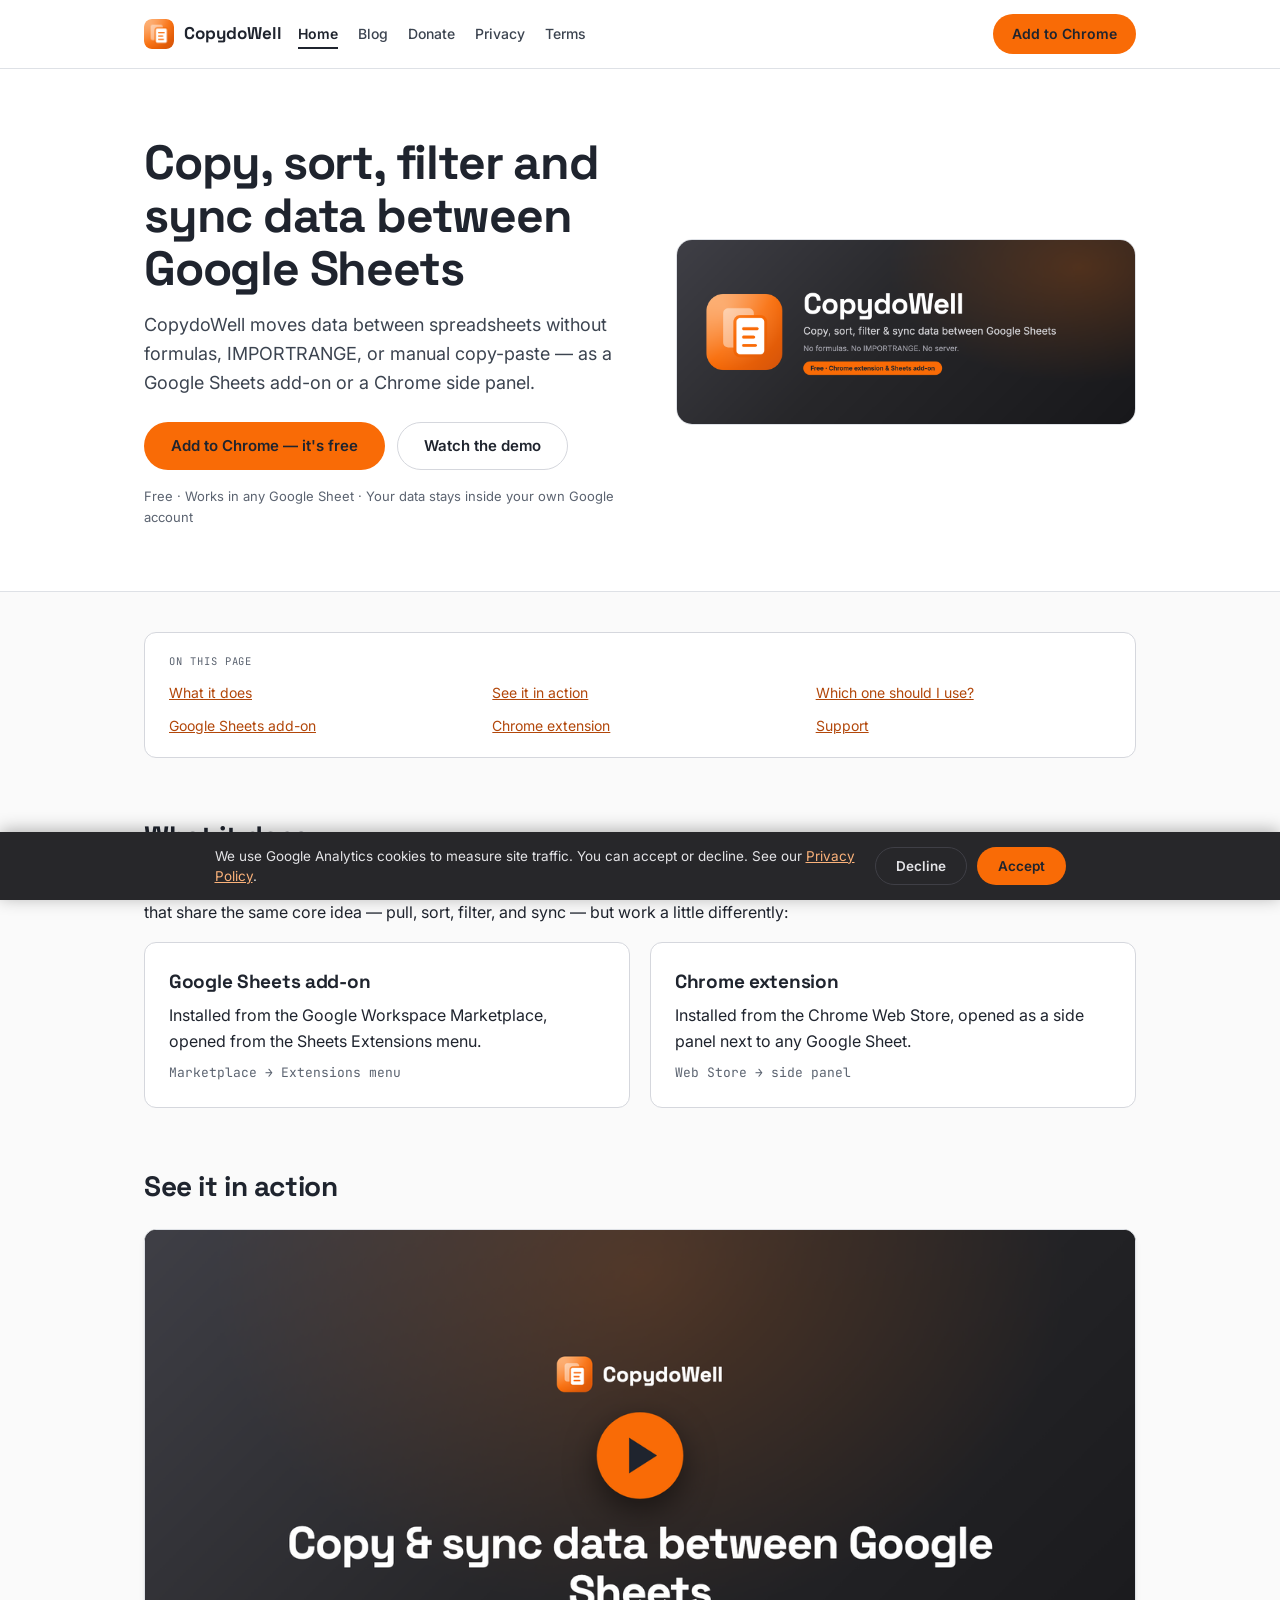
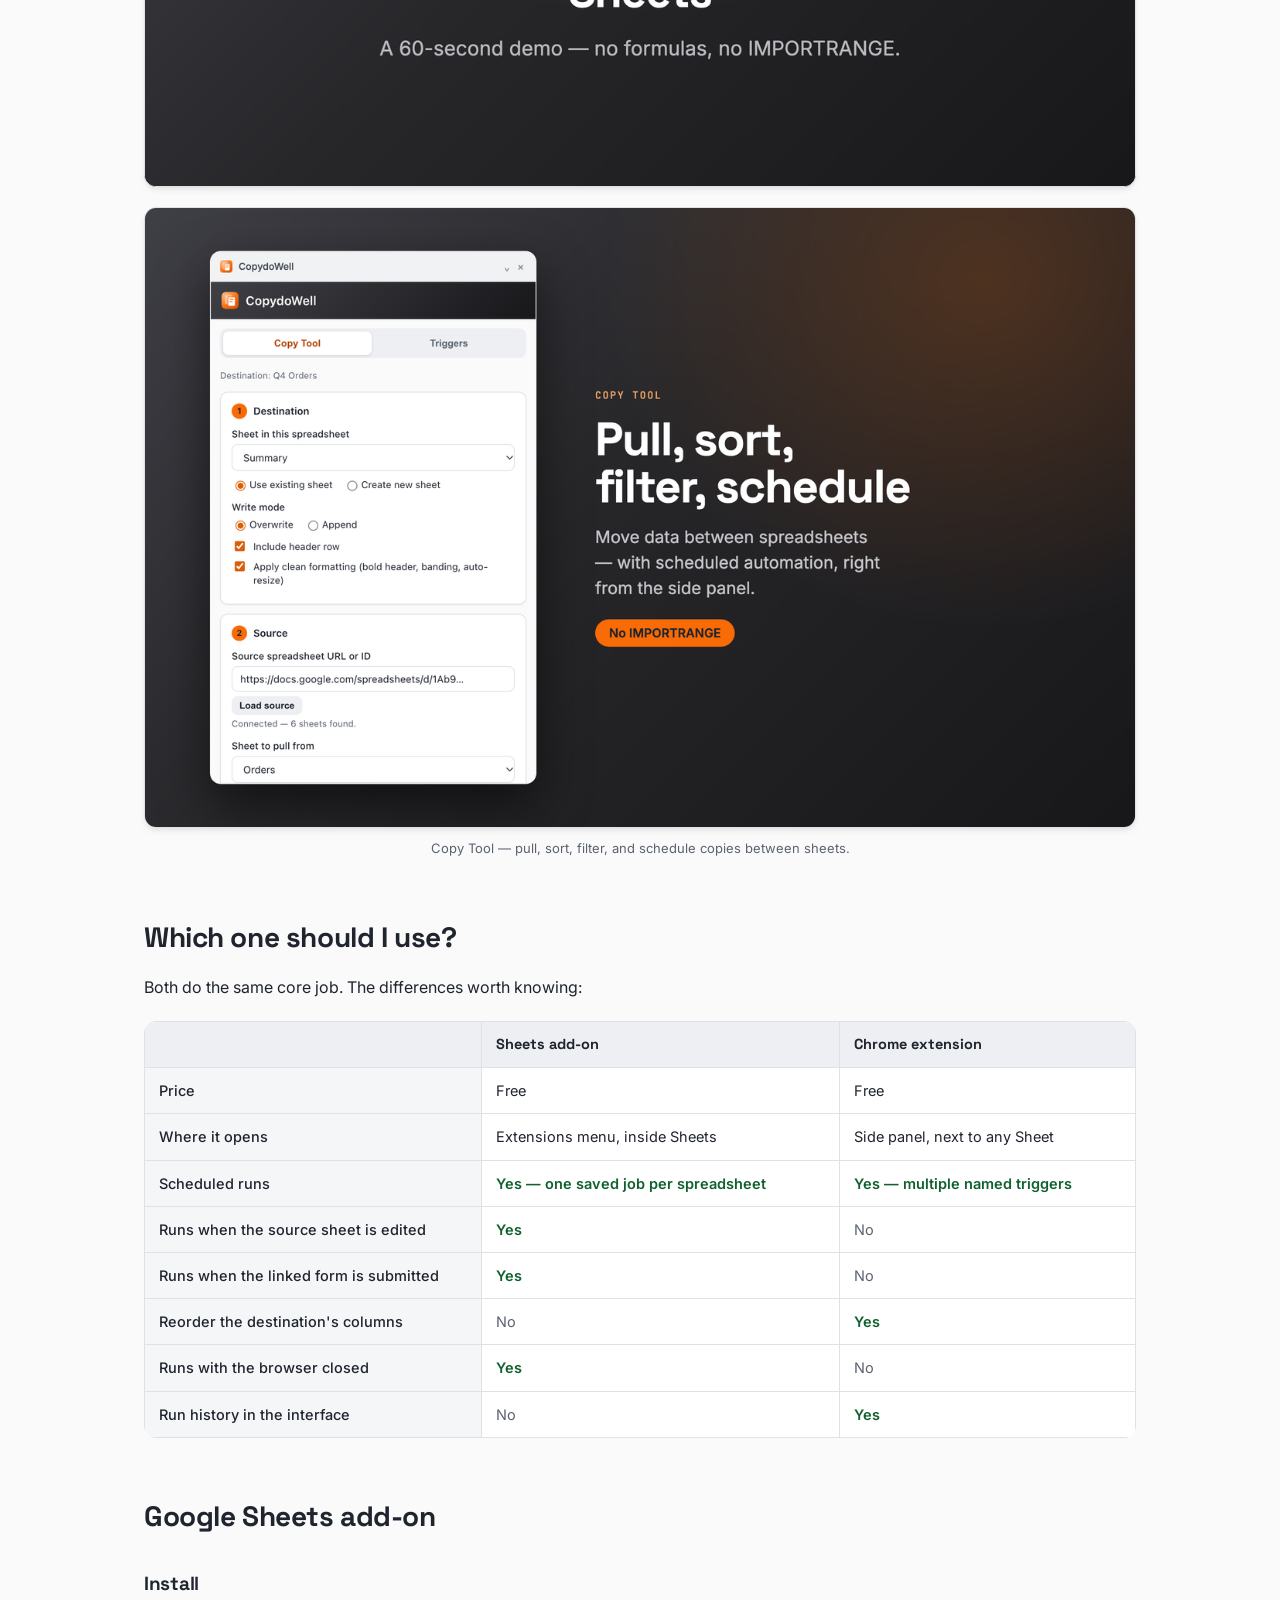
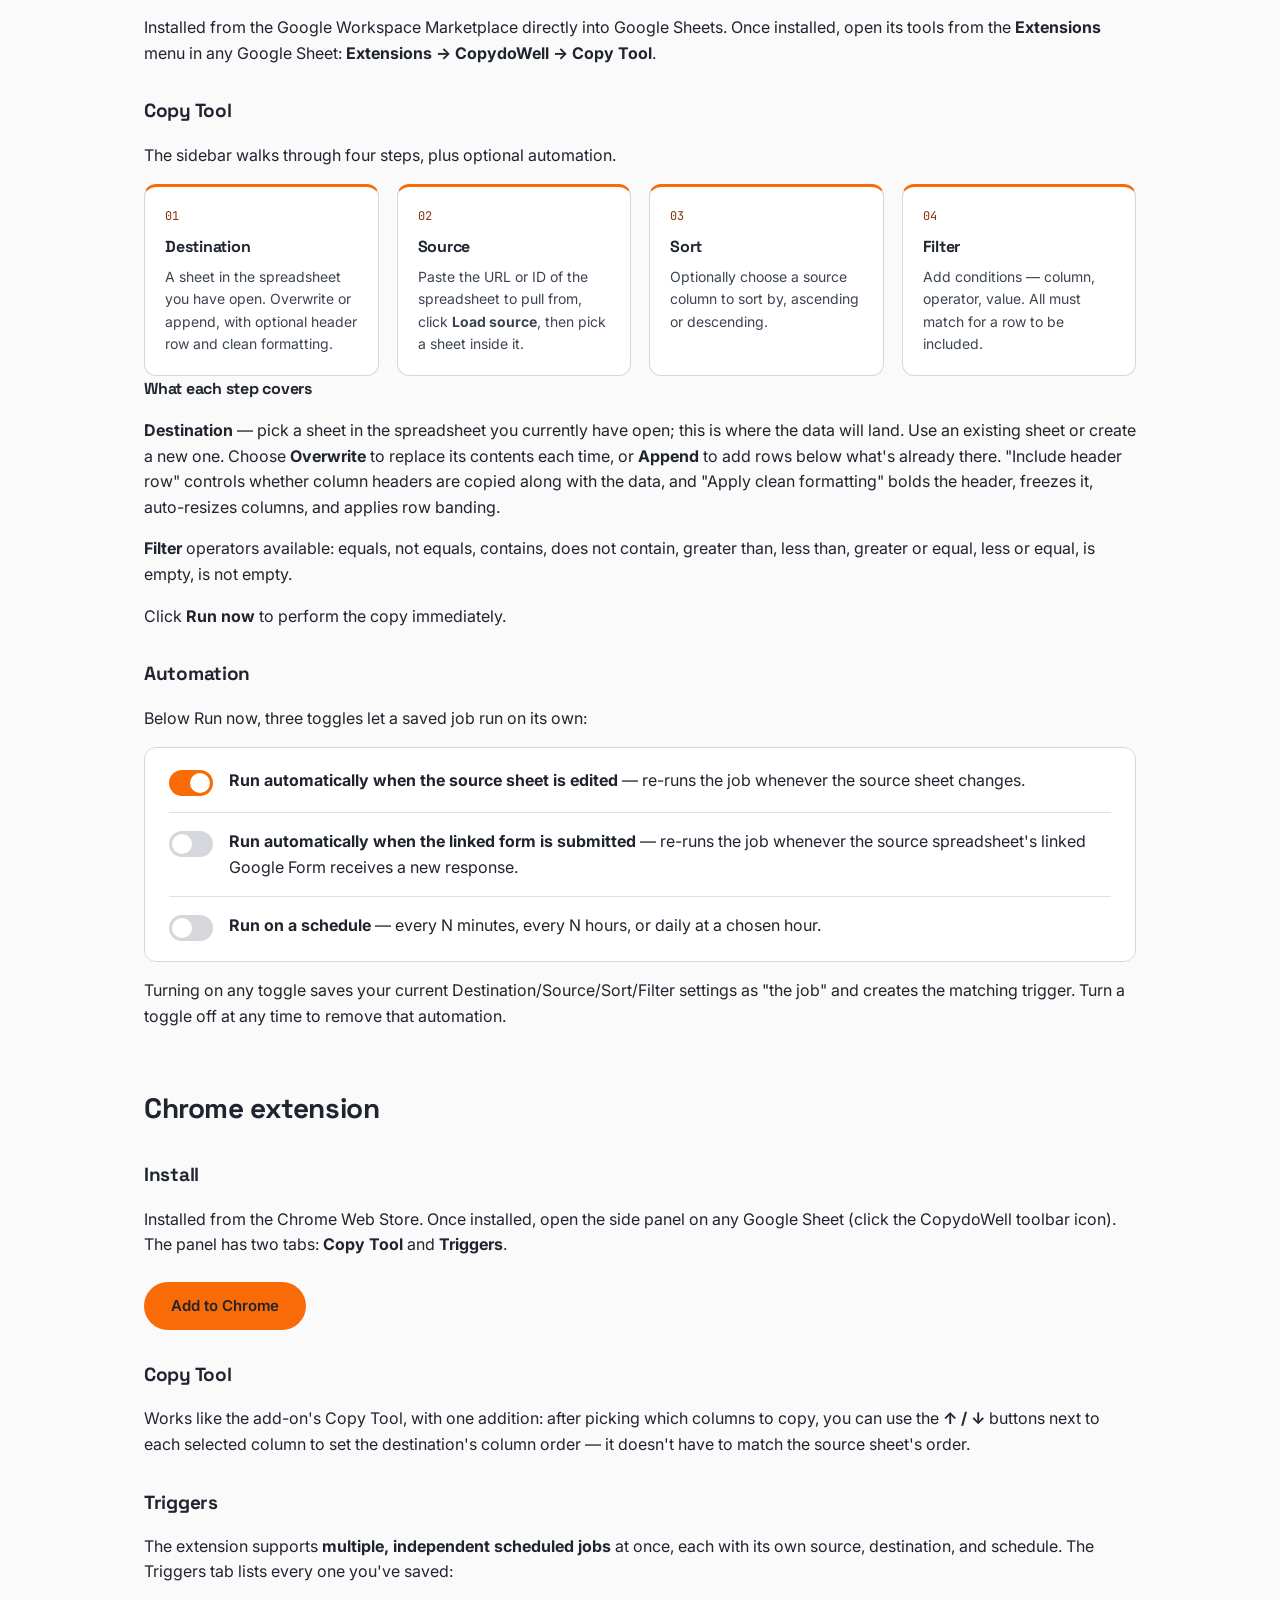
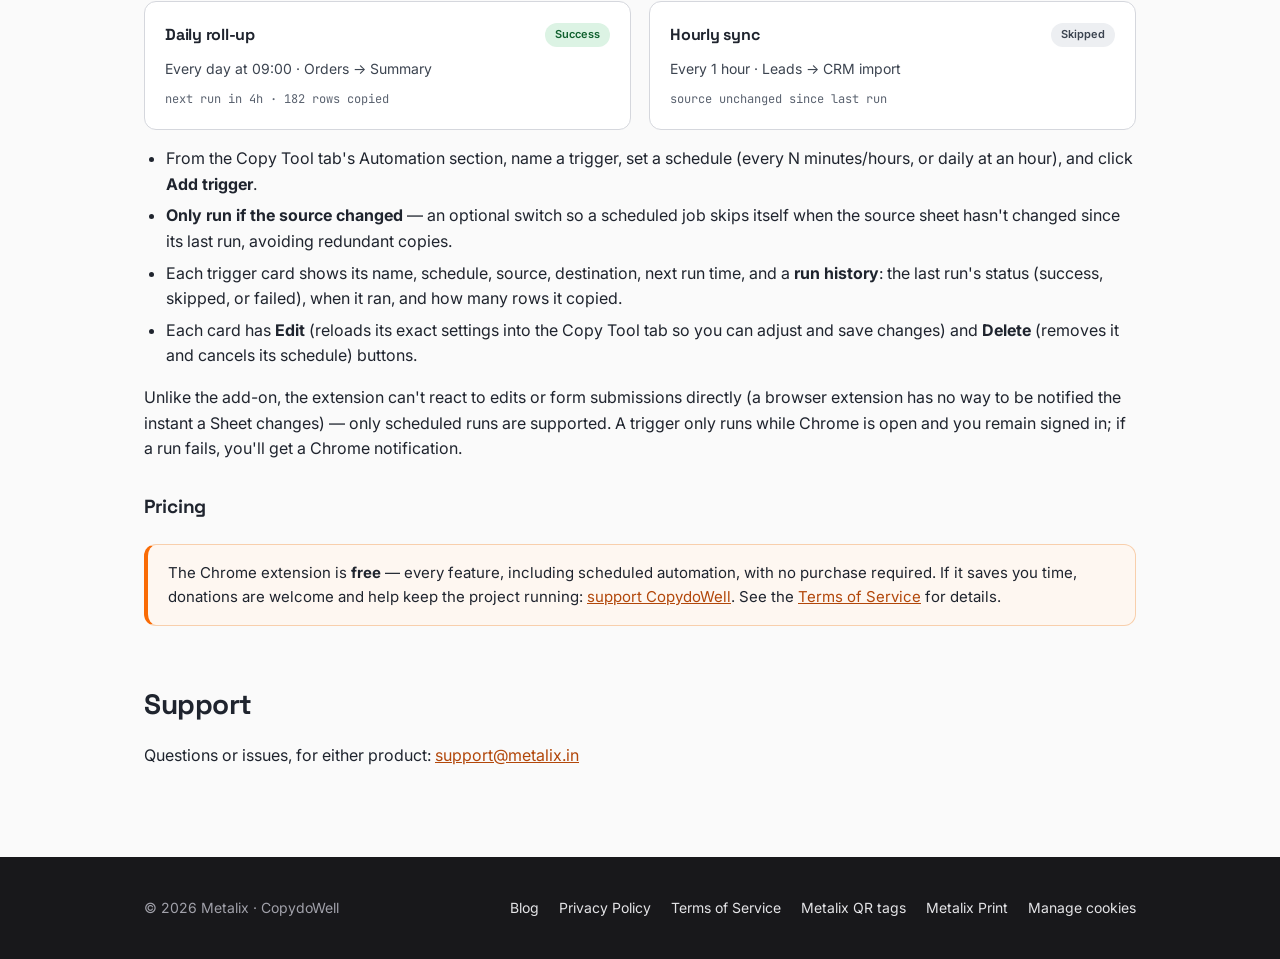
==== commit 636aeafa: "Link to metalix.in and print.metalix.in from the footer Every page's footer now links to the two oth" ====
--- a/index.html
+++ b/index.html
@@ -107,7 +107,7 @@
         <p class="lede">CopydoWell moves data between spreadsheets without formulas, IMPORTRANGE, or manual copy-paste — as a Google Sheets add-on or a Chrome side panel.</p>
         <div class="hero-actions">
           <a class="cta" href="https://chromewebstore.google.com/detail/copydowell-%e2%80%94-copy-google/fgkggcanaogpklaloeeofbmgglbmghhf" target="_blank" rel="noopener" data-ga-event="add_to_chrome" data-ga-label="hero">Add to Chrome — it's free</a>
-          <a class="cta ghost" href="#screenshots">Watch the demo</a>
+          <a class="cta ghost" href="#screenshots" data-ga-event="demo_click" data-ga-label="hero">Watch the demo</a>
         </div>
         <p class="trust">Free · Works in any Google Sheet · Your data stays inside your own Google account</p>
       </div>
@@ -148,7 +148,7 @@
 
   <h2 id="screenshots">See it in action</h2>
   <div class="video-embed">
-    <button type="button" class="video-facade" data-yt-id="l5BDo3QF-aQ" aria-label="Play the CopydoWell demo video">
+    <button type="button" class="video-facade" data-yt-id="l5BDo3QF-aQ" data-ga-event="video_play" data-ga-label="homepage_demo" aria-label="Play the CopydoWell demo video">
       <img src="images/video-cover-1280x720.png" alt="" width="1280" height="720" loading="lazy">
     </button>
     <noscript>
@@ -283,6 +283,8 @@
       <a href="blog/">Blog</a>
       <a href="privacy.html">Privacy Policy</a>
       <a href="terms.html">Terms of Service</a>
+      <a href="https://metalix.in/">Metalix QR tags</a>
+      <a href="https://print.metalix.in/">Metalix Print</a>
       <a href="#" class="manage-cookies">Manage cookies</a>
     </nav>
   </div>
